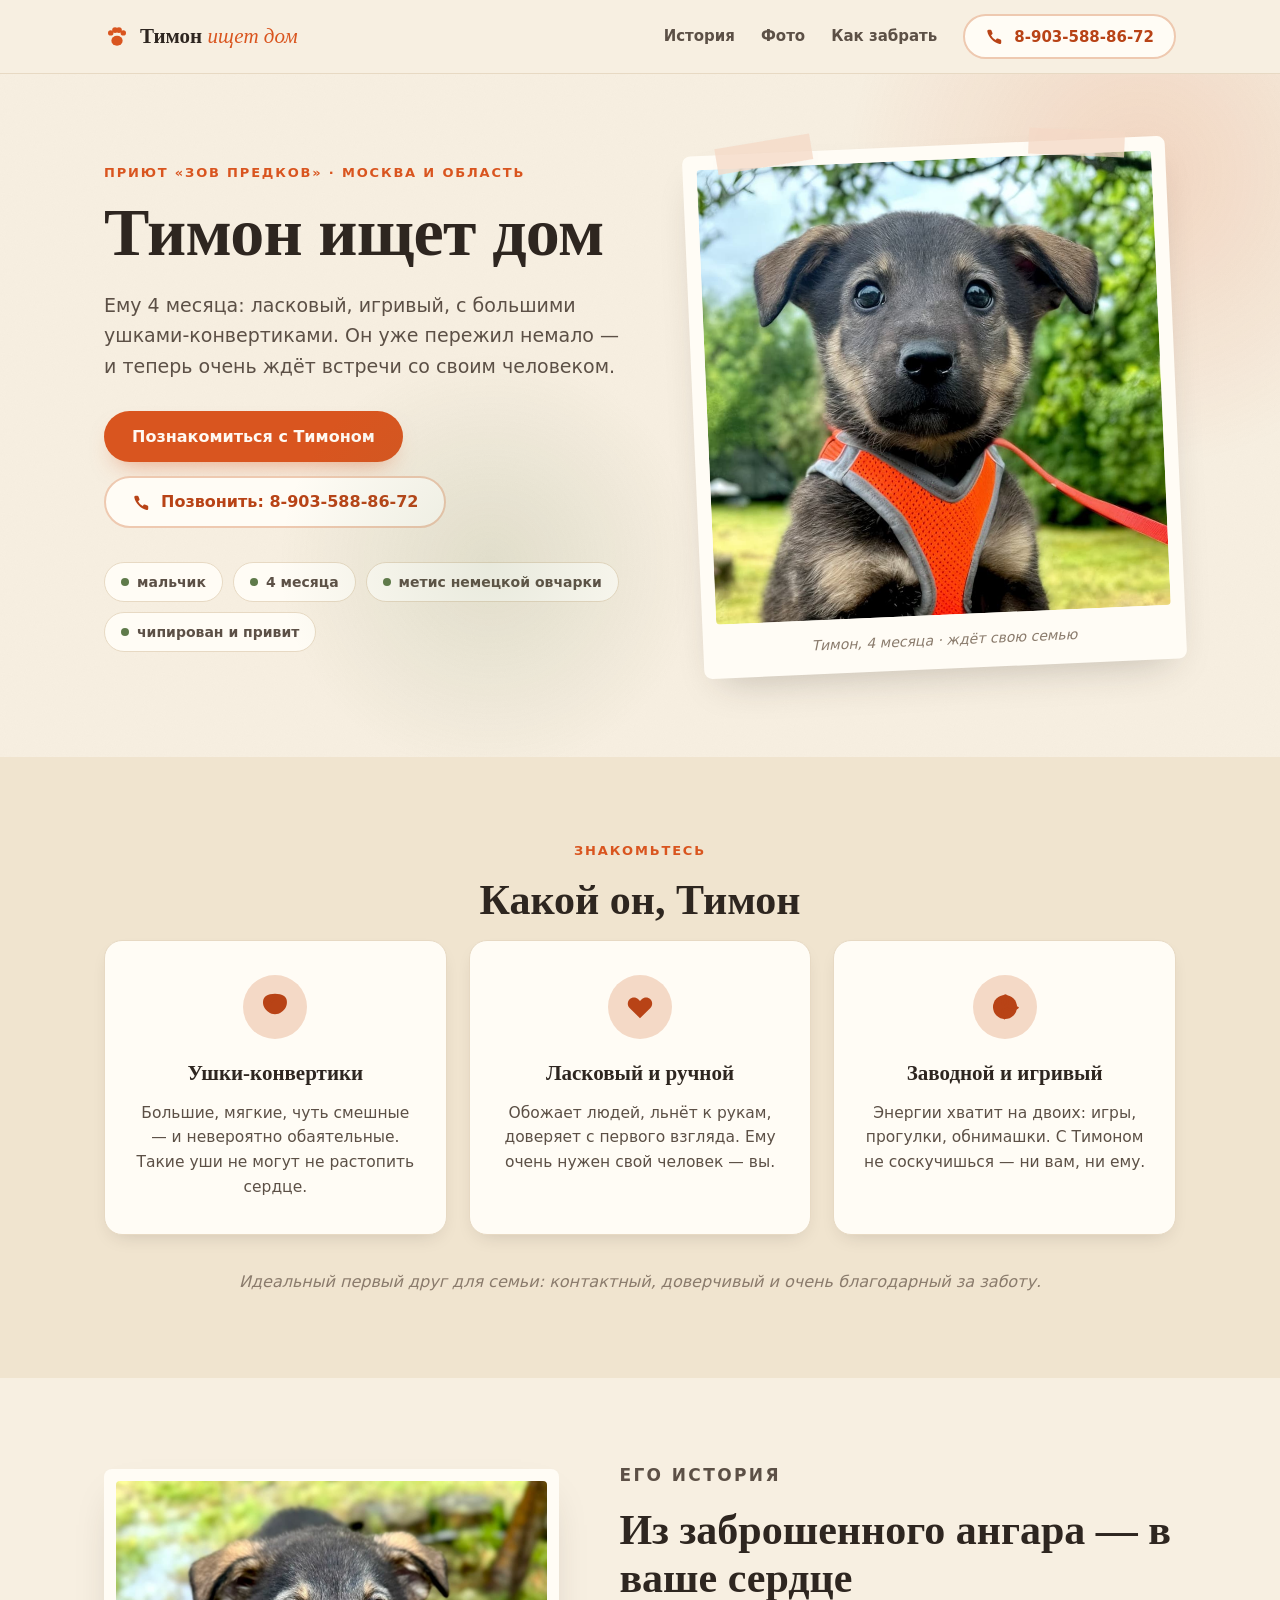
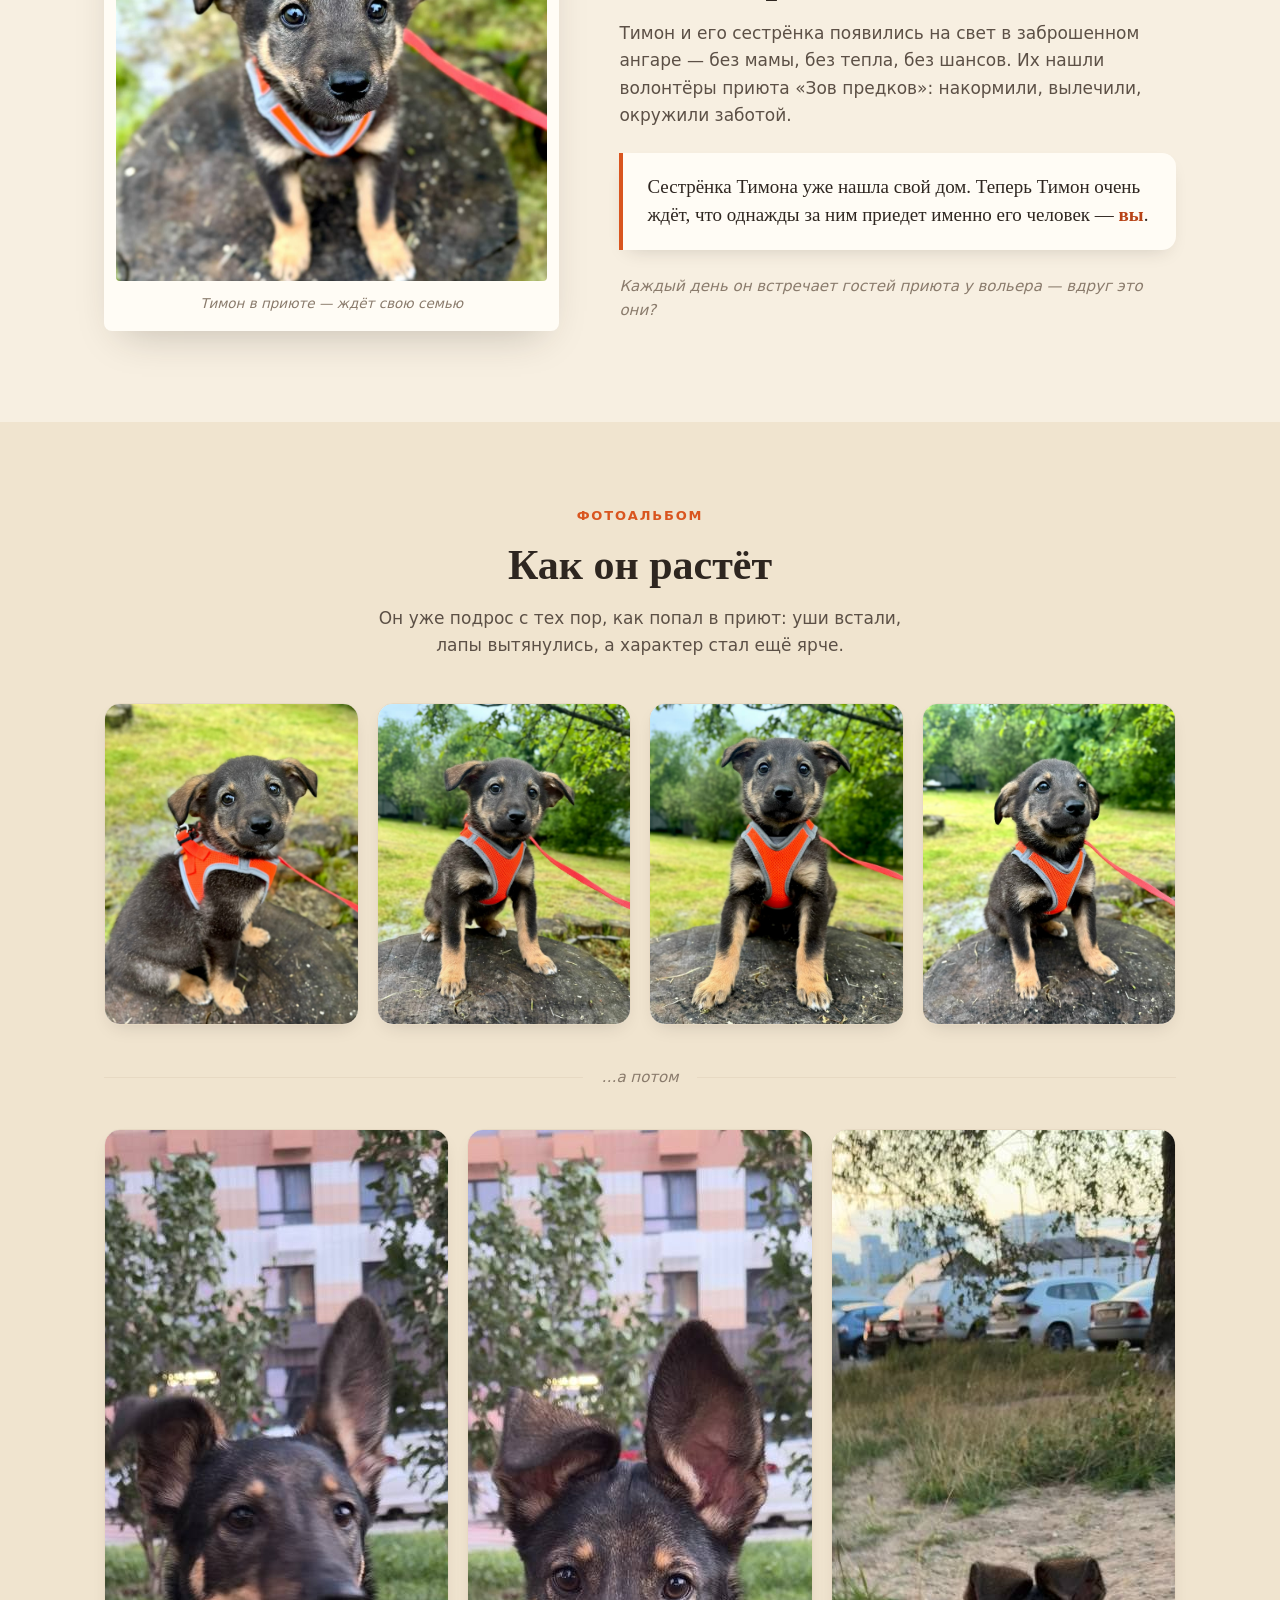
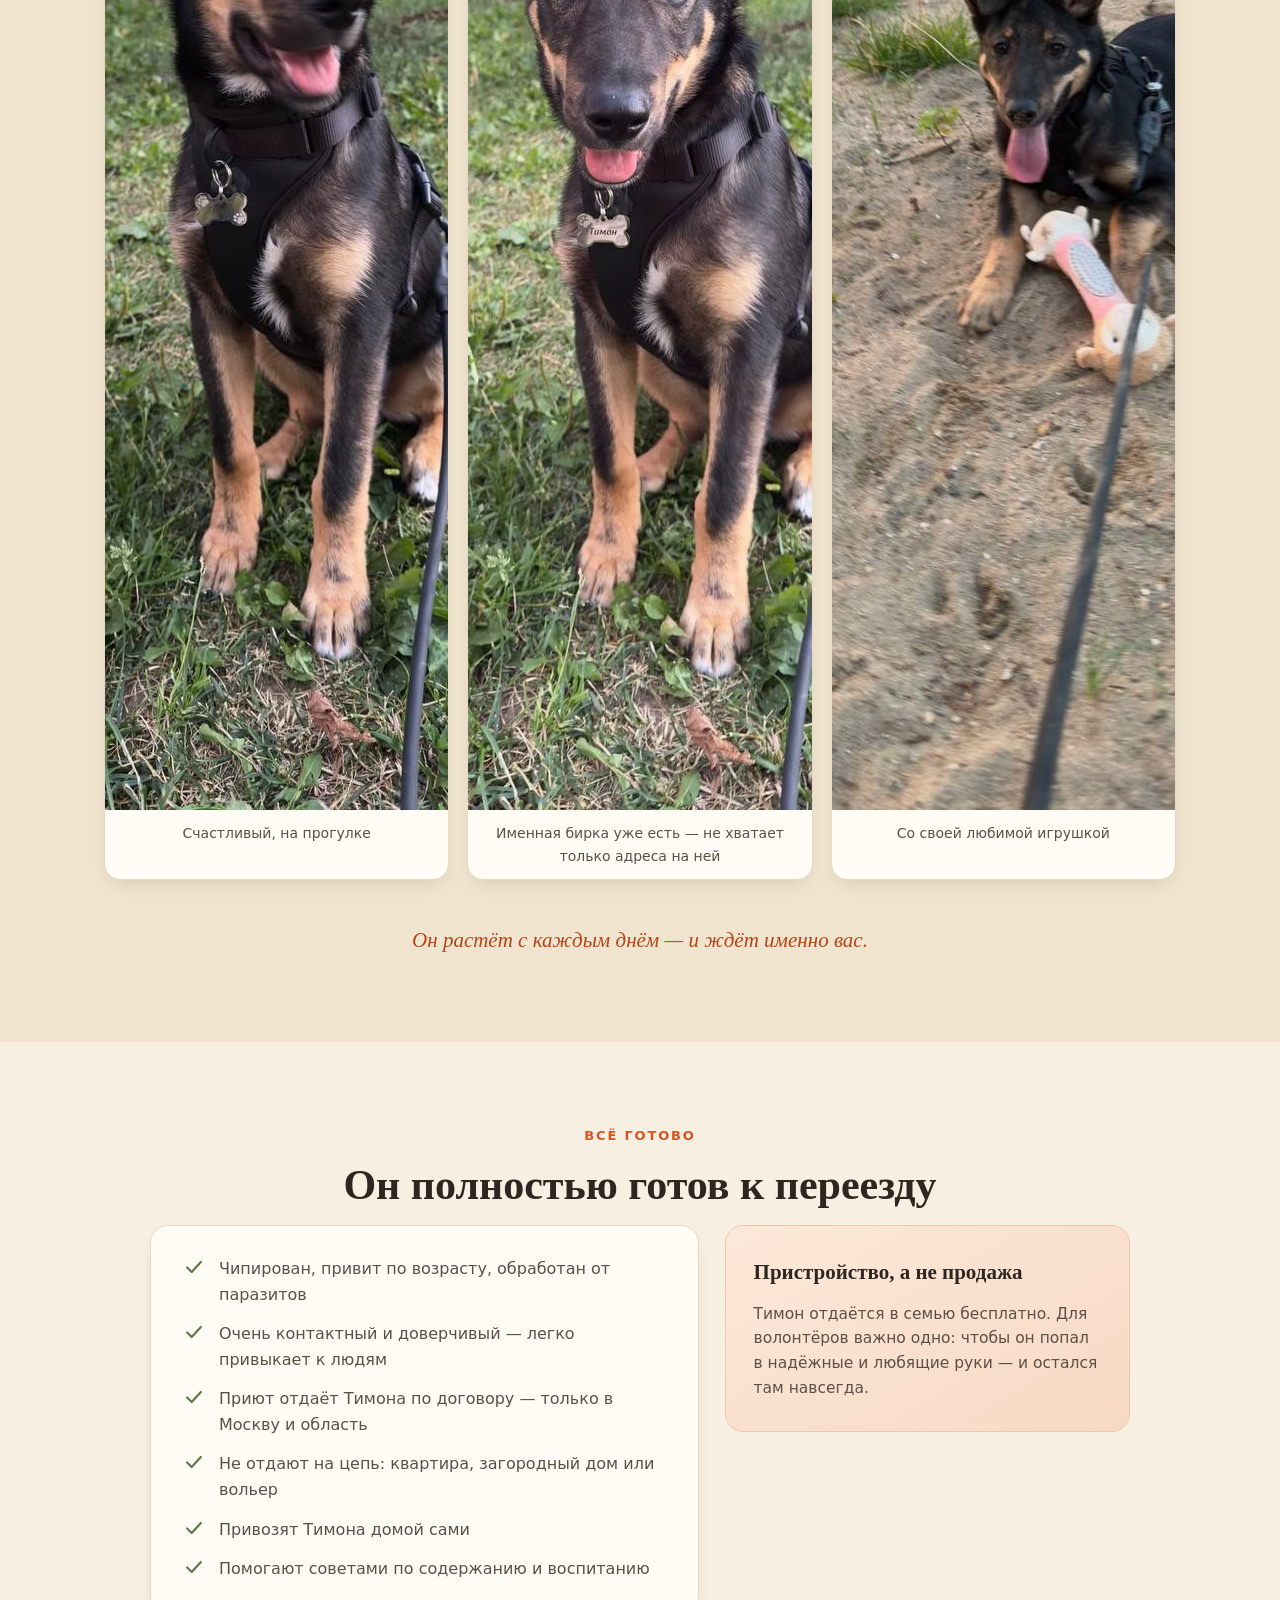
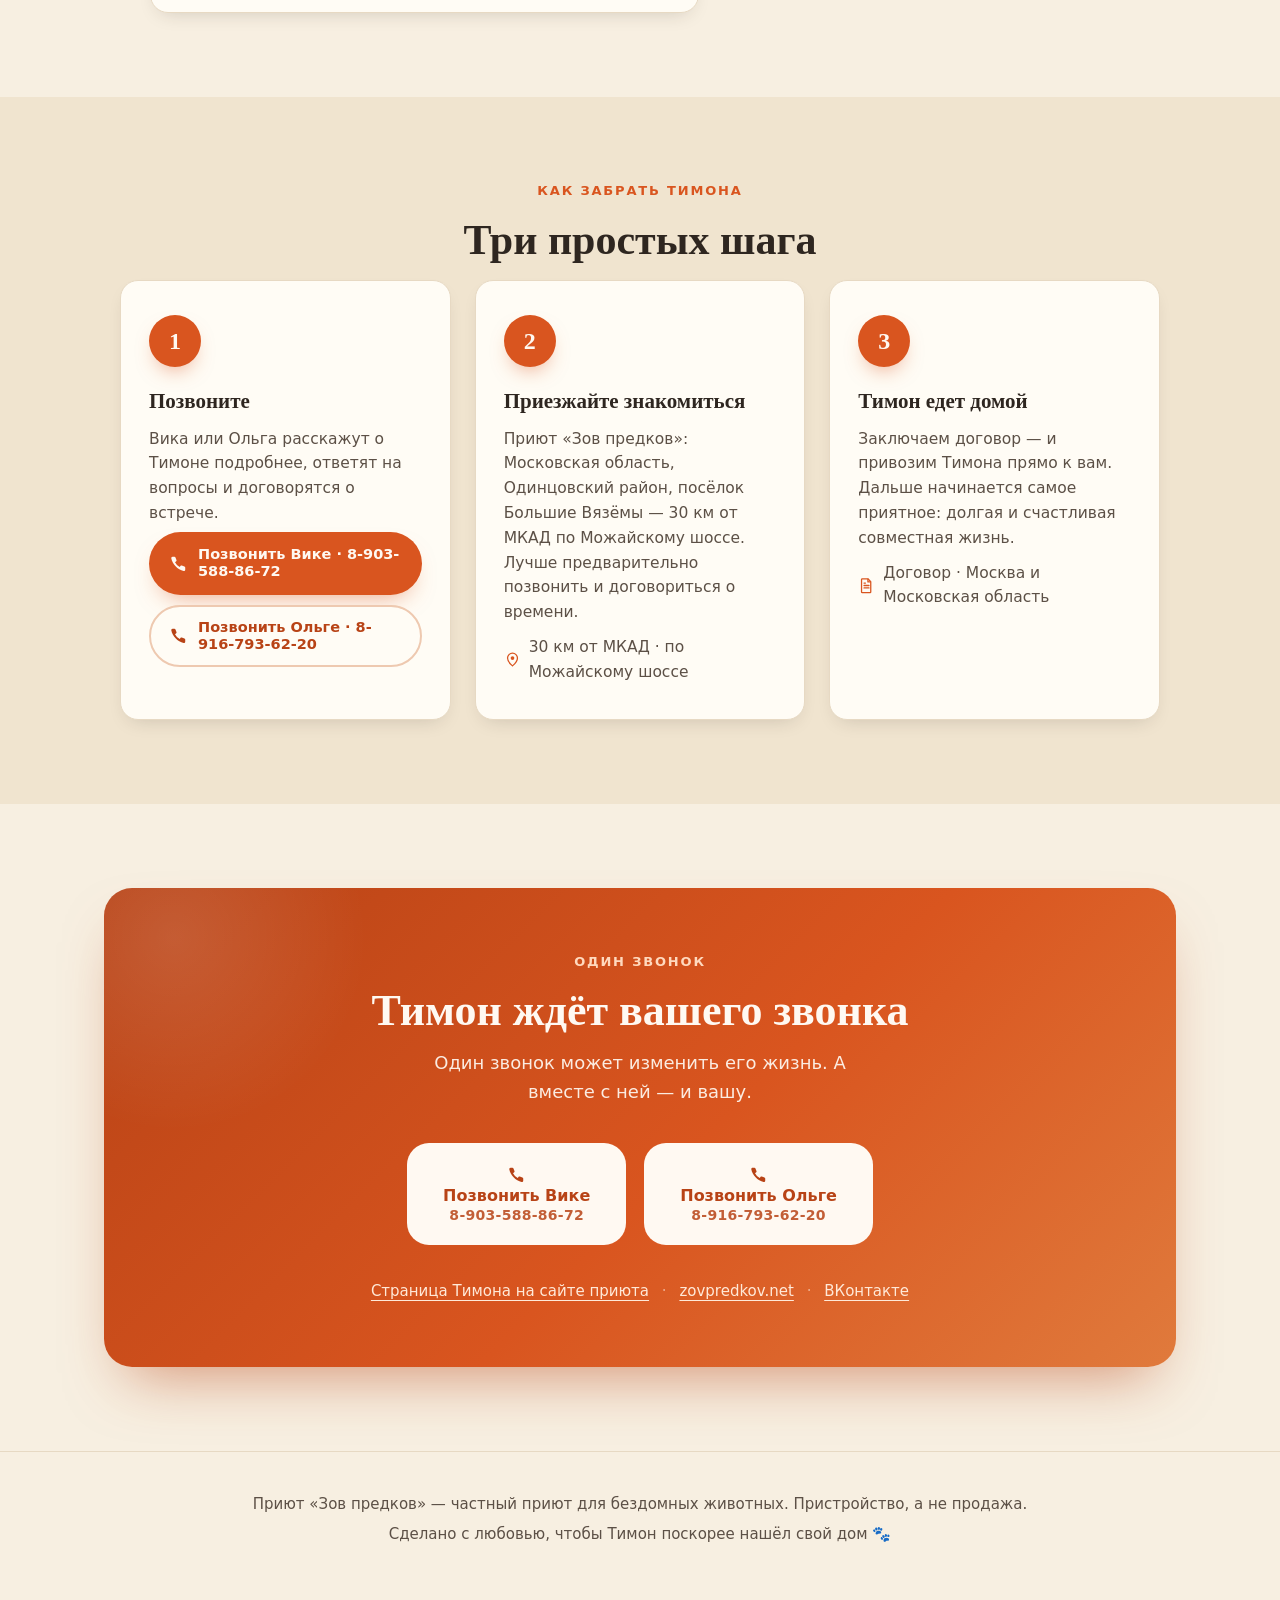
==== index.html @ d5690804 "first commit" ====
<!doctype html>
<html lang="ru">
  <head>
    <meta charset="utf-8" />
    <meta name="viewport" content="width=device-width, initial-scale=1" />
    <title>Тимон ищет дом — щенок из приюта «Зов предков» ждёт семью</title>
    <meta
      name="description"
      content="Тимону 4 месяца: ласковый, игривый, с ушками-конвертиками. Чипирован, привит, обработан. Познакомьтесь с Тимоном в приюте «Зов предков» (Московская область, 30 км от МКАД) — и он поедет домой с вами. Звоните: 8-903-588-86-72, 8-916-793-62-20." />
    <link rel="canonical" href="https://sobakasobaka.ru/" />
    <meta property="og:type" content="website" />
    <meta property="og:locale" content="ru_RU" />
    <meta property="og:site_name" content="Тимон ищет дом" />
    <meta
      property="og:title"
      content="Тимон ищет дом — щенок из приюта «Зов предков»" />
    <meta
      property="og:description"
      content="Тимону 4 месяца: ласковый, игривый, с ушками-конвертиками. Чипирован и привит. Познакомьтесь — и он поедет домой с вами." />
    <meta property="og:image" content="https://sobakasobaka.ru/img/hero.jpg" />
    <meta name="twitter:card" content="summary_large_image" />
    <meta name="theme-color" content="#F7EFE1" />
    <link rel="icon" type="image/png" href="img/favicon.png" />
    <link rel="stylesheet" href="css/style.css" />
  </head>
  <body>
    <svg
      xmlns="http://www.w3.org/2000/svg"
      style="display: none"
      aria-hidden="true">
      <symbol id="i-paw" viewBox="0 0 24 24">
        <ellipse cx="12" cy="15.5" rx="5.2" ry="4.6" />
        <circle cx="6.2" cy="8.2" r="2.5" />
        <circle cx="10.2" cy="5.6" r="2.7" />
        <circle cx="13.8" cy="5.6" r="2.7" />
        <circle cx="17.8" cy="8.2" r="2.5" />
      </symbol>
      <symbol id="i-ear" viewBox="0 0 24 24">
        <path
          d="M5.2 3.8C8.5 1.6 15.5 1.6 18.8 3.8c2.3 1.5 2.8 5.4 1.4 8.2-1.5 3-4.6 5.4-8.2 5.4s-6.7-2.4-8.2-5.4C2.4 9.2 2.9 5.3 5.2 3.8Z" />
        <path
          d="M8 10.4c.8-2.6 2.6-4.4 4.6-5"
          fill="none"
          stroke="currentColor"
          stroke-width="1.6"
          stroke-linecap="round" />
      </symbol>
      <symbol id="i-heart" viewBox="0 0 24 24">
        <path
          d="M12 20.4 4.2 12.8C2.4 11 2.4 8 4.2 6.2c1.8-1.8 4.7-1.8 6.5 0l1.3 1.3 1.3-1.3c1.8-1.8 4.7-1.8 6.5 0 1.8 1.8 1.8 4.8 0 6.6L12 20.4Z" />
      </symbol>
      <symbol id="i-ball" viewBox="0 0 24 24">
        <circle cx="12" cy="12" r="9" />
        <path
          d="M12 3c2.5 2.6 2.5 7.4 0 10M12 3c-2.5 2.6-2.5 7.4 0 10M3 12h9m0 0c2.6 2.5 7.4 2.5 10 0M12 12c2.6-2.5 2.6-7.4 0-9M12 21c-2.5-2.6-2.5-7.4 0-10"
          fill="none"
          stroke="currentColor"
          stroke-width="1.6" />
      </symbol>
      <symbol id="i-phone" viewBox="0 0 24 24">
        <path
          d="M6.8 3.5c.6 0 1.2.4 1.4 1l1.3 3.4c.2.5 0 1.1-.4 1.4l-1.5 1.2a12.6 12.6 0 0 0 5.9 5.9l1.2-1.5c.3-.4.9-.6 1.4-.4l3.4 1.3c.6.2 1 .8 1 1.4v2.6c0 1-1 1.8-2 1.6C10.9 19.8 4.2 13.1 2.9 5.5c-.2-1 .6-2 1.6-2h2.3Z" />
      </symbol>
      <symbol id="i-check" viewBox="0 0 24 24">
        <path
          d="M4.5 12.5 9.5 17.5 19.5 6.5"
          fill="none"
          stroke="currentColor"
          stroke-width="2.4"
          stroke-linecap="round"
          stroke-linejoin="round" />
      </symbol>
      <symbol id="i-pin" viewBox="0 0 24 24">
        <path
          d="M12 21s-7-5.6-7-11a7 7 0 0 1 14 0c0 5.4-7 11-7 11Z"
          fill="none"
          stroke="currentColor"
          stroke-width="1.8" />
        <circle cx="12" cy="10" r="2.6" fill="currentColor" />
      </symbol>
      <symbol id="i-doc" viewBox="0 0 24 24">
        <path
          d="M6 2.5h8l4 4V21a1 1 0 0 1-1 1H6a1 1 0 0 1-1-1V3.5a1 1 0 0 1 1-1Z"
          fill="none"
          stroke="currentColor"
          stroke-width="1.8"
          stroke-linejoin="round" />
        <path
          d="M14 2.5V7h4"
          fill="none"
          stroke="currentColor"
          stroke-width="1.8"
          stroke-linejoin="round" />
        <path
          d="M8.5 12h7M8.5 15.5h7M8.5 8.5h2"
          stroke="currentColor"
          stroke-width="1.8"
          stroke-linecap="round" />
      </symbol>
    </svg>

    <a class="skip-link" href="#main">Перейти к содержанию</a>

    <header class="topbar">
      <div class="container topbar-inner">
        <a class="brand" href="#top" aria-label="Тимон ищет дом — наверх">
          <svg class="brand-paw" aria-hidden="true"><use href="#i-paw" /></svg>
          <span class="brand-text">Тимон <em>ищет дом</em></span>
        </a>
        <nav class="topnav" aria-label="Разделы страницы">
          <a href="#history">История</a>
          <a href="#gallery">Фото</a>
          <a href="#adopt">Как забрать</a>
        </nav>
        <a class="btn btn-ghost btn-call-top" href="tel:+79035888672">
          <svg aria-hidden="true"><use href="#i-phone" /></svg> 8-903-588-86-72
        </a>
      </div>
    </header>

    <main id="main">
      <section class="hero" id="top">
        <div class="hero-blob" aria-hidden="true"></div>
        <div class="container hero-inner">
          <div class="hero-copy">
            <p class="kicker">Приют «Зов предков» · Москва и область</p>
            <h1>Тимон ищет дом</h1>
            <p class="lead">
              Ему 4 месяца: ласковый, игривый, с большими ушками-конвертиками.
              Он уже пережил немало — и теперь очень ждёт встречи со своим
              человеком.
            </p>
            <div class="hero-actions">
              <a class="btn btn-primary" href="#adopt"
                >Познакомиться с Тимоном</a
              >
              <a class="btn btn-call pulse" href="tel:+79035888672">
                <svg aria-hidden="true"><use href="#i-phone" /></svg> Позвонить:
                8-903-588-86-72
              </a>
            </div>
            <ul class="hero-facts" aria-label="Факты о Тимоне">
              <li>мальчик</li>
              <li>4 месяца</li>
              <li>метис немецкой овчарки</li>
              <li>чипирован и привит</li>
            </ul>
          </div>
          <figure class="hero-photo">
            <img
              src="img/hero.jpg"
              alt="Щенок Тимон: крупный план, тёмные глаза смотрят прямо в камеру, чёрно-подпалый окрас, оранжевая шлейка"
              width="880"
              height="880"
              fetchpriority="high" />
            <figcaption>Тимон, 4 месяца · ждёт свою семью</figcaption>
          </figure>
        </div>
      </section>

      <section class="section who" aria-labelledby="who-title">
        <div class="container">
          <p class="kicker center">Знакомьтесь</p>
          <h2 id="who-title">Какой он, Тимон</h2>
          <div class="who-grid">
            <article class="who-card reveal">
              <span class="who-icon"
                ><svg aria-hidden="true"><use href="#i-ear" /></svg
              ></span>
              <h3>Ушки-конвертики</h3>
              <p>
                Большие, мягкие, чуть смешные — и невероятно обаятельные. Такие
                уши не могут не растопить сердце.
              </p>
            </article>
            <article class="who-card reveal" data-delay="1">
              <span class="who-icon"
                ><svg aria-hidden="true"><use href="#i-heart" /></svg
              ></span>
              <h3>Ласковый и ручной</h3>
              <p>
                Обожает людей, льнёт к рукам, доверяет с первого взгляда. Ему
                очень нужен свой человек — вы.
              </p>
            </article>
            <article class="who-card reveal" data-delay="2">
              <span class="who-icon"
                ><svg aria-hidden="true"><use href="#i-ball" /></svg
              ></span>
              <h3>Заводной и игривый</h3>
              <p>
                Энергии хватит на двоих: игры, прогулки, обнимашки. С Тимоном не
                соскучишься — ни вам, ни ему.
              </p>
            </article>
          </div>
          <p class="who-note">
            Идеальный первый друг для семьи: контактный, доверчивый и очень
            благодарный за заботу.
          </p>
        </div>
      </section>

      <section class="section story" id="history" aria-labelledby="story-title">
        <div class="container story-grid">
          <figure class="story-photo reveal">
            <img
              src="img/story.jpg"
              alt="Тимон сидит на пне: грустно-доверчивый взгляд, красный ошейник"
              width="400"
              height="400"
              loading="lazy" />
            <figcaption>Тимон в приюте — ждёт свою семью</figcaption>
          </figure>
          <div class="story-copy reveal" data-delay="1">
            <p class="kicker">Его история</p>
            <h2 id="story-title">Из заброшенного ангара — в ваше сердце</h2>
            <p>
              Тимон и его сестрёнка появились на свет в заброшенном ангаре — без
              мамы, без тепла, без шансов. Их нашли волонтёры приюта «Зов
              предков»: накормили, вылечили, окружили заботой.
            </p>
            <blockquote class="story-quote">
              Сестрёнка Тимона уже нашла свой дом. Теперь Тимон очень ждёт, что
              однажды за ним приедет именно его человек — <strong>вы</strong>.
            </blockquote>
            <p class="story-muted">
              Каждый день он встречает гостей приюта у вольера — вдруг это они?
            </p>
          </div>
        </div>
      </section>

      <section
        class="section gallery"
        id="gallery"
        aria-labelledby="gallery-title">
        <div class="container">
          <p class="kicker center">Фотоальбом</p>
          <h2 id="gallery-title">Как он растёт</h2>
          <p class="section-sub">
            Он уже подрос с тех пор, как попал в приют: уши встали, лапы
            вытянулись, а характер стал ещё ярче.
          </p>

          <div class="gallery-grid">
            <figure class="g-item reveal">
              <img
                src="img/g1.jpg"
                alt="Тимон-малыш сидит на пне и смотрит в камеру"
                width="320"
                height="320"
                loading="lazy" />
            </figure>
            <figure class="g-item reveal" data-delay="1">
              <img
                src="img/g2.jpg"
                alt="Тимон в красной шлейке на прогулке"
                width="320"
                height="320"
                loading="lazy" />
            </figure>
            <figure class="g-item reveal" data-delay="2">
              <img
                src="img/g3.jpg"
                alt="Тимон сидит в служебной позе, красная шлейка"
                width="320"
                height="320"
                loading="lazy" />
            </figure>
            <figure class="g-item reveal" data-delay="3">
              <img
                src="img/g4.jpg"
                alt="Тимон наклонил голову, красно-оранжевая шлейка"
                width="320"
                height="320"
                loading="lazy" />
            </figure>
          </div>

          <p class="gallery-divider" aria-hidden="true">
            <span>…а потом</span>
          </p>

          <div class="gallery-grid grown">
            <figure class="g-item tall reveal">
              <img
                src="img/new1.jpg"
                alt="Подросший Тимон радостно сидит на траве"
                width="720"
                height="1280"
                loading="lazy" />
              <figcaption>Счастливый, на прогулке</figcaption>
            </figure>
            <figure class="g-item tall reveal" data-delay="1">
              <img
                src="img/new2.jpg"
                alt="Подросший Тимон с именной биркой на ошейнике"
                width="720"
                height="1280"
                loading="lazy" />
              <figcaption>
                Именная бирка уже есть — не хватает только адреса на ней
              </figcaption>
            </figure>
            <figure class="g-item tall reveal" data-delay="2">
              <img
                src="img/new3.jpg"
                alt="Тимон лежит с плюшевым зайцем, тёплый вечерний свет"
                width="720"
                height="1280"
                loading="lazy" />
              <figcaption>Со своей любимой игрушкой</figcaption>
            </figure>
          </div>

          <p class="gallery-note">
            Он растёт с каждым днём — и ждёт именно вас.
          </p>
        </div>
      </section>

      <section class="section ready" aria-labelledby="ready-title">
        <div class="container">
          <p class="kicker center">Всё готово</p>
          <h2 id="ready-title">Он полностью готов к переезду</h2>
          <div class="ready-grid">
            <ul class="ready-list reveal">
              <li>
                <svg aria-hidden="true"><use href="#i-check" /></svg>Чипирован,
                привит по возрасту, обработан от паразитов
              </li>
              <li>
                <svg aria-hidden="true"><use href="#i-check" /></svg>Очень
                контактный и доверчивый — легко привыкает к людям
              </li>
              <li>
                <svg aria-hidden="true"><use href="#i-check" /></svg>Приют
                отдаёт Тимона по договору — только в Москву и область
              </li>
              <li>
                <svg aria-hidden="true"><use href="#i-check" /></svg>Не отдают
                на цепь: квартира, загородный дом или вольер
              </li>
              <li>
                <svg aria-hidden="true"><use href="#i-check" /></svg>Привозят
                Тимона домой сами
              </li>
              <li>
                <svg aria-hidden="true"><use href="#i-check" /></svg>Помогают
                советами по содержанию и воспитанию
              </li>
            </ul>
            <aside class="ready-note reveal" data-delay="1">
              <h3>Пристройство, а не продажа</h3>
              <p>
                Тимон отдаётся в семью бесплатно. Для волонтёров важно одно:
                чтобы он попал в надёжные и любящие руки — и остался там
                навсегда.
              </p>
            </aside>
          </div>
        </div>
      </section>

      <section class="section adopt" id="adopt" aria-labelledby="adopt-title">
        <div class="container">
          <p class="kicker center">Как забрать Тимона</p>
          <h2 id="adopt-title">Три простых шага</h2>
          <ol class="steps">
            <li class="step reveal">
              <span class="step-num" aria-hidden="true">1</span>
              <div class="step-body">
                <h3>Позвоните</h3>
                <p>
                  Вика или Ольга расскажут о Тимоне подробнее, ответят на
                  вопросы и договорятся о встрече.
                </p>
                <div class="step-calls">
                  <a class="btn btn-primary" href="tel:+79035888672">
                    <svg aria-hidden="true"><use href="#i-phone" /></svg>
                    Позвонить Вике · 8-903-588-86-72
                  </a>
                  <a class="btn btn-call" href="tel:+79167936220">
                    <svg aria-hidden="true"><use href="#i-phone" /></svg>
                    Позвонить Ольге · 8-916-793-62-20
                  </a>
                </div>
              </div>
            </li>
            <li class="step reveal" data-delay="1">
              <span class="step-num" aria-hidden="true">2</span>
              <div class="step-body">
                <h3>Приезжайте знакомиться</h3>
                <p>
                  Приют «Зов предков»: Московская область, Одинцовский район,
                  посёлок Большие Вязёмы — 30 км от МКАД по Можайскому шоссе.
                  Лучше предварительно позвонить и договориться о времени.
                </p>
                <p class="step-meta">
                  <svg aria-hidden="true"><use href="#i-pin" /></svg> 30 км от
                  МКАД · по Можайскому шоссе
                </p>
              </div>
            </li>
            <li class="step reveal" data-delay="2">
              <span class="step-num" aria-hidden="true">3</span>
              <div class="step-body">
                <h3>Тимон едет домой</h3>
                <p>
                  Заключаем договор — и привозим Тимона прямо к вам. Дальше
                  начинается самое приятное: долгая и счастливая совместная
                  жизнь.
                </p>
                <p class="step-meta">
                  <svg aria-hidden="true"><use href="#i-doc" /></svg> Договор ·
                  Москва и Московская область
                </p>
              </div>
            </li>
          </ol>
        </div>
      </section>

      <section class="section final" aria-labelledby="final-title">
        <div class="container">
          <div class="final-panel reveal">
            <p class="kicker final-kicker">Один звонок</p>
            <h2 id="final-title">Тимон ждёт вашего звонка</h2>
            <p class="final-sub">
              Один звонок может изменить его жизнь. А вместе с ней — и вашу.
            </p>
            <div class="final-calls">
              <a class="btn btn-big btn-light" href="tel:+79035888672">
                <svg aria-hidden="true"><use href="#i-phone" /></svg>
                <span>Позвонить Вике</span>
                <small>8-903-588-86-72</small>
              </a>
              <a class="btn btn-big btn-light" href="tel:+79167936220">
                <svg aria-hidden="true"><use href="#i-phone" /></svg>
                <span>Позвонить Ольге</span>
                <small>8-916-793-62-20</small>
              </a>
            </div>
            <p class="final-links">
              <a
                href="https://zovpredkov.net/timon/"
                target="_blank"
                rel="noopener"
                >Страница Тимона на сайте приюта</a
              >
              <span aria-hidden="true">·</span>
              <a href="https://zovpredkov.net/" target="_blank" rel="noopener"
                >zovpredkov.net</a
              >
              <span aria-hidden="true">·</span>
              <a href="https://vk.ru/zovpredkov" target="_blank" rel="noopener"
                >ВКонтакте</a
              >
            </p>
          </div>
        </div>
      </section>
    </main>

    <footer class="footer">
      <div class="container">
        <p>
          Приют «Зов предков» — частный приют для бездомных животных.
          Пристройство, а не продажа.
        </p>
        <p class="footer-muted">
          Сделано с любовью, чтобы Тимон поскорее нашёл свой дом 🐾
        </p>
      </div>
    </footer>

    <div class="mobile-callbar" role="region" aria-label="Быстрый звонок">
      <a class="btn btn-primary" href="tel:+79035888672">
        <svg aria-hidden="true"><use href="#i-phone" /></svg> Позвонить Вике
      </a>
    </div>

    <div
      class="lightbox"
      role="dialog"
      aria-modal="true"
      aria-label="Просмотр фотографии"
      hidden>
      <button class="lb-close" type="button" aria-label="Закрыть">×</button>
      <button class="lb-prev" type="button" aria-label="Предыдущее фото">
        ‹
      </button>
      <figure class="lb-figure">
        <img src="" alt="" />
        <figcaption></figcaption>
      </figure>
      <button class="lb-next" type="button" aria-label="Следующее фото">
        ›
      </button>
    </div>

    <script src="js/main.js"></script>
  </body>
</html>
---- css/style.css ----
/* ============================================================
   Тимон ищет дом — лендинг
   «Тёплый дневник»: бумага, терракота (цвет шлейки Тимона), графит
   ============================================================ */

:root {
  --paper: #F7EFE1;
  --paper-deep: #F0E4CF;
  --card: #FFFCF5;
  --ink: #2E2620;
  --ink-soft: #5C5046;
  --muted: #8A7B6C;
  --line: #E7D9C3;
  --terra: #D9551F;
  --terra-dark: #B84316;
  --terra-soft: #F4D9C6;
  --sage: #5F7A4A;
  --sage-soft: #E4EDDA;
  --shadow: 0 18px 40px -18px rgba(46, 38, 32, .28);
  --shadow-sm: 0 8px 20px -10px rgba(46, 38, 32, .22);
  --radius: 18px;
  --font-display: Georgia, 'Times New Roman', 'Iowan Old Style', serif;
  --font-body: 'Segoe UI', Aptos, system-ui, -apple-system, sans-serif;
}

* { box-sizing: border-box; margin: 0; padding: 0; }

html { scroll-behavior: smooth; }

body {
  font-family: var(--font-body);
  background: var(--paper);
  color: var(--ink);
  line-height: 1.6;
  -webkit-font-smoothing: antialiased;
  position: relative;
}

/* Лёгкая «бумажная» зернистость */
body::before {
  content: "";
  position: fixed;
  inset: 0;
  z-index: 0;
  pointer-events: none;
  opacity: .05;
  background-image: url("data:image/svg+xml;utf8,<svg xmlns='http://www.w3.org/2000/svg' width='160' height='160'><filter id='n'><feTurbulence type='fractalNoise' baseFrequency='0.9' numOctaves='2'/><feColorMatrix type='saturate' values='0'/></filter><rect width='160' height='160' filter='url(%23n)' opacity='0.6'/></svg>");
}

main, header, footer { position: relative; z-index: 1; }

.container {
  max-width: 1120px;
  margin: 0 auto;
  padding: 0 24px;
}

.skip-link {
  position: absolute;
  left: 12px;
  top: -60px;
  z-index: 100;
  background: var(--ink);
  color: #fff;
  padding: 10px 16px;
  border-radius: 10px;
  text-decoration: none;
  transition: top .2s ease;
}
.skip-link:focus { top: 12px; }

:focus-visible {
  outline: 3px solid var(--terra);
  outline-offset: 3px;
  border-radius: 6px;
}

::selection { background: var(--terra-soft); }

img { display: block; max-width: 100%; }

/* ---------- Кнопки ---------- */

.btn {
  display: inline-flex;
  align-items: center;
  justify-content: center;
  gap: 10px;
  padding: 14px 26px;
  border-radius: 999px;
  font-family: var(--font-body);
  font-size: 16px;
  font-weight: 700;
  line-height: 1.2;
  text-decoration: none;
  border: 2px solid transparent;
  cursor: pointer;
  transition: transform .18s ease, box-shadow .18s ease, background-color .18s ease, color .18s ease;
}
.btn svg { width: 19px; height: 19px; flex: 0 0 auto; fill: currentColor; }

.btn-primary {
  background: var(--terra);
  color: #FFF9F2;
  box-shadow: 0 12px 24px -12px rgba(217, 85, 31, .55);
}
.btn-primary:hover {
  background: var(--terra-dark);
  transform: translateY(-2px);
  box-shadow: 0 16px 30px -12px rgba(217, 85, 31, .6);
}
.btn-primary:active { transform: translateY(0); }

.btn-call, .btn-ghost {
  background: var(--card);
  color: var(--terra-dark);
  border-color: #EEC9B0;
}
.btn-call:hover, .btn-ghost:hover {
  border-color: var(--terra);
  transform: translateY(-2px);
}

/* «Пульс» на кнопке звонка */
.pulse { animation: pulse-ring 2.4s ease-out infinite; }
@keyframes pulse-ring {
  0% { box-shadow: 0 0 0 0 rgba(217, 85, 31, .35); }
  70% { box-shadow: 0 0 0 16px rgba(217, 85, 31, 0); }
  100% { box-shadow: 0 0 0 0 rgba(217, 85, 31, 0); }
}

.btn-big {
  flex-direction: column;
  gap: 2px;
  padding: 20px 34px;
  border-radius: 22px;
}
.btn-big small { font-weight: 600; font-size: 14px; opacity: .85; letter-spacing: .02em; }
.btn-light {
  background: #FFF9F2;
  color: var(--terra-dark);
}
.btn-light:hover { transform: translateY(-3px); box-shadow: 0 18px 34px -14px rgba(0, 0, 0, .35); }

/* ---------- Шапка ---------- */

.topbar {
  position: sticky;
  top: 0;
  z-index: 50;
  background: rgba(247, 239, 225, .86);
  backdrop-filter: blur(10px);
  border-bottom: 1px solid var(--line);
}
.topbar-inner {
  display: flex;
  align-items: center;
  gap: 24px;
  padding-top: 14px;
  padding-bottom: 14px;
}
.brand {
  display: inline-flex;
  align-items: center;
  gap: 10px;
  text-decoration: none;
  color: var(--ink);
  font-family: var(--font-display);
  font-size: 21px;
  font-weight: 700;
}
.brand em {
  font-style: italic;
  font-weight: 400;
  color: var(--terra);
}
.brand-paw {
  width: 26px;
  height: 26px;
  fill: var(--terra);
}
.topnav {
  display: flex;
  gap: 22px;
  margin-left: auto;
}
.topnav a {
  color: var(--ink-soft);
  text-decoration: none;
  font-weight: 600;
  font-size: 15px;
  padding: 4px 2px;
  border-bottom: 2px solid transparent;
  transition: color .15s ease, border-color .15s ease;
}
.topnav a:hover { color: var(--terra-dark); border-color: var(--terra); }

.btn-call-top { padding: 11px 20px; font-size: 15px; }

/* ---------- Hero ---------- */

.hero {
  position: relative;
  overflow: hidden;
  padding: 72px 0 88px;
}
.hero-blob {
  position: absolute;
  width: 640px;
  height: 640px;
  border-radius: 50%;
  right: -180px;
  top: -220px;
  background: radial-gradient(circle, rgba(217, 85, 31, .16), transparent 65%);
  pointer-events: none;
}
.hero-blob::after {
  content: "";
  position: absolute;
  width: 460px;
  height: 460px;
  border-radius: 50%;
  left: -560px;
  bottom: -300px;
  background: radial-gradient(circle, rgba(95, 122, 74, .14), transparent 65%);
}

.hero-inner {
  display: grid;
  grid-template-columns: 1.05fr .95fr;
  gap: 56px;
  align-items: center;
}

.kicker {
  font-size: 13px;
  font-weight: 700;
  letter-spacing: .14em;
  text-transform: uppercase;
  color: var(--terra);
  margin-bottom: 14px;
}
.kicker.center { text-align: center; }

.hero h1 {
  font-family: var(--font-display);
  font-size: clamp(44px, 6vw, 68px);
  line-height: 1.04;
  letter-spacing: -.01em;
  margin-bottom: 22px;
}

.lead {
  font-size: 19px;
  color: var(--ink-soft);
  max-width: 520px;
  margin-bottom: 30px;
}

.hero-actions {
  display: flex;
  flex-wrap: wrap;
  gap: 14px;
  margin-bottom: 34px;
}

.hero-facts {
  list-style: none;
  display: flex;
  flex-wrap: wrap;
  gap: 10px;
}
.hero-facts li {
  display: inline-flex;
  align-items: center;
  gap: 8px;
  background: var(--card);
  border: 1px solid var(--line);
  border-radius: 999px;
  padding: 8px 16px;
  font-size: 14px;
  font-weight: 600;
  color: var(--ink-soft);
}
.hero-facts li::before {
  content: "";
  width: 8px;
  height: 8px;
  border-radius: 50%;
  background: var(--sage);
  flex: 0 0 auto;
}

/* Поляроид */
.hero-photo {
  position: relative;
  margin: 0;
  background: var(--card);
  padding: 14px 14px 18px;
  border-radius: 8px;
  box-shadow: var(--shadow);
  transform: rotate(-2.5deg);
  transition: transform .3s ease;
}
.hero-photo:hover { transform: rotate(-1deg) scale(1.01); }
.hero-photo::before,
.hero-photo::after {
  content: "";
  position: absolute;
  width: 96px;
  height: 26px;
  background: rgba(244, 217, 198, .75);
  box-shadow: var(--shadow-sm);
  z-index: 2;
}
.hero-photo::before { top: -12px; left: 34px; transform: rotate(-7deg); }
.hero-photo::after { top: -10px; right: 40px; transform: rotate(5deg); }
.hero-photo img {
  width: 100%;
  height: auto;
  aspect-ratio: 1 / 1;
  object-fit: cover;
  border-radius: 4px;
}
.hero-photo figcaption {
  text-align: center;
  font-size: 14px;
  color: var(--muted);
  font-style: italic;
  padding-top: 14px;
}

/* ---------- Секции ---------- */

.section { padding: 84px 0; }
.section:nth-child(even) { background: var(--paper-deep); }

.section h2 {
  font-family: var(--font-display);
  font-size: clamp(30px, 3.6vw, 42px);
  line-height: 1.15;
  text-align: center;
  margin-bottom: 16px;
}
.section-sub {
  text-align: center;
  color: var(--ink-soft);
  font-size: 17px;
  max-width: 560px;
  margin: 0 auto 44px;
}

/* ---------- «Кто он» ---------- */

.who-grid {
  display: grid;
  grid-template-columns: repeat(3, 1fr);
  gap: 22px;
  margin-top: 10px;
}
.who-card {
  background: var(--card);
  border: 1px solid var(--line);
  border-radius: var(--radius);
  padding: 34px 28px;
  text-align: center;
  box-shadow: var(--shadow-sm);
  transition: transform .22s ease, box-shadow .22s ease;
}
.who-card:hover { transform: translateY(-6px); box-shadow: var(--shadow); }
.who-icon {
  display: inline-flex;
  align-items: center;
  justify-content: center;
  width: 64px;
  height: 64px;
  border-radius: 50%;
  background: var(--terra-soft);
  color: var(--terra-dark);
  margin-bottom: 18px;
}
.who-icon svg { width: 32px; height: 32px; fill: currentColor; }
.who-icon #i-ear { fill: currentColor; }
.who-card h3 {
  font-family: var(--font-display);
  font-size: 21px;
  margin-bottom: 10px;
}
.who-card p { color: var(--ink-soft); font-size: 15.5px; }
.who-note {
  text-align: center;
  color: var(--muted);
  font-size: 16px;
  font-style: italic;
  margin-top: 34px;
}

/* ---------- История ---------- */

.story-grid {
  display: grid;
  grid-template-columns: .9fr 1.1fr;
  gap: 60px;
  align-items: center;
}
.story-photo {
  margin: 0;
  background: var(--card);
  padding: 12px 12px 16px;
  border-radius: 8px;
  box-shadow: var(--shadow);
  transform: rotate(2deg);
}
.story-photo img {
  width: 100%;
  aspect-ratio: 1 / 1;
  object-fit: cover;
  border-radius: 4px;
}
.story-photo figcaption {
  text-align: center;
  font-size: 13.5px;
  color: var(--muted);
  font-style: italic;
  padding-top: 12px;
}
.story-copy h2 { text-align: left; margin-bottom: 18px; }
.story-copy p { color: var(--ink-soft); font-size: 17px; margin-bottom: 16px; }
.story-quote {
  margin: 24px 0;
  padding: 20px 24px;
  border-left: 4px solid var(--terra);
  background: var(--card);
  border-radius: 0 14px 14px 0;
  font-family: var(--font-display);
  font-size: 19px;
  line-height: 1.5;
  color: var(--ink);
  box-shadow: var(--shadow-sm);
}
.story-quote strong { color: var(--terra-dark); }
.story-muted { color: var(--muted) !important; font-style: italic; font-size: 15px !important; }

/* ---------- Галерея ---------- */

.gallery-grid {
  display: grid;
  grid-template-columns: repeat(4, 1fr);
  gap: 18px;
}
.g-item {
  margin: 0;
  border-radius: 16px;
  overflow: hidden;
  cursor: zoom-in;
  background: var(--card);
  box-shadow: var(--shadow-sm);
  border: 1px solid var(--line);
  transition: transform .22s ease, box-shadow .22s ease;
}
.g-item:hover { transform: translateY(-5px) scale(1.015); box-shadow: var(--shadow); }
.g-item img {
  width: 100%;
  aspect-ratio: 1 / 1;
  object-fit: cover;
  transition: transform .4s ease;
}
.g-item:hover img { transform: scale(1.05); }

.gallery-grid.grown {
  grid-template-columns: repeat(3, 1fr);
  margin-top: 0;
}
.g-item.tall img { aspect-ratio: 9 / 14; }
.g-item figcaption {
  padding: 12px 14px;
  font-size: 14px;
  color: var(--ink-soft);
  text-align: center;
}

.gallery-divider {
  display: flex;
  align-items: center;
  gap: 18px;
  margin: 40px 0;
  color: var(--muted);
  font-size: 15px;
  font-style: italic;
}
.gallery-divider::before,
.gallery-divider::after {
  content: "";
  flex: 1;
  height: 1px;
  background: var(--line);
}
.gallery-divider span { white-space: nowrap; }

.gallery-note {
  text-align: center;
  font-family: var(--font-display);
  font-style: italic;
  font-size: 21px;
  color: var(--terra-dark);
  margin-top: 44px;
}

/* ---------- «Он готов» ---------- */

.ready-grid {
  display: grid;
  grid-template-columns: 1.15fr .85fr;
  gap: 26px;
  align-items: start;
  max-width: 980px;
  margin: 10px auto 0;
}
.ready-list {
  list-style: none;
  background: var(--card);
  border: 1px solid var(--line);
  border-radius: var(--radius);
  padding: 30px 32px;
  box-shadow: var(--shadow-sm);
  display: grid;
  gap: 14px;
}
.ready-list li {
  display: flex;
  align-items: flex-start;
  gap: 14px;
  font-size: 16px;
  color: var(--ink-soft);
}
.ready-list svg {
  width: 22px;
  height: 22px;
  flex: 0 0 auto;
  color: var(--sage);
  stroke: currentColor;
  fill: none;
}
.ready-note {
  background: linear-gradient(150deg, #FCE8D9, #F7D9C4);
  border: 1px solid #F0C7AA;
  border-radius: var(--radius);
  padding: 30px 28px;
}
.ready-note h3 {
  font-family: var(--font-display);
  font-size: 21px;
  margin-bottom: 12px;
}
.ready-note p { color: var(--ink-soft); font-size: 15.5px; }

/* ---------- «Как забрать» ---------- */

.steps {
  list-style: none;
  display: grid;
  grid-template-columns: repeat(3, 1fr);
  gap: 24px;
  max-width: 1040px;
  margin: 10px auto 0;
  counter-reset: step;
}
.step {
  background: var(--card);
  border: 1px solid var(--line);
  border-radius: var(--radius);
  padding: 34px 28px;
  box-shadow: var(--shadow-sm);
  position: relative;
  display: flex;
  flex-direction: column;
  gap: 18px;
}
.step-num {
  width: 52px;
  height: 52px;
  border-radius: 50%;
  background: var(--terra);
  color: #FFF9F2;
  font-family: var(--font-display);
  font-size: 24px;
  font-weight: 700;
  display: flex;
  align-items: center;
  justify-content: center;
  box-shadow: 0 10px 20px -8px rgba(217, 85, 31, .5);
}
.step h3 { font-family: var(--font-display); font-size: 21px; margin-bottom: 8px; }
.step p { color: var(--ink-soft); font-size: 15.5px; }
.step-calls { display: flex; flex-direction: column; gap: 10px; margin-top: 6px; }
.step-calls .btn { justify-content: flex-start; padding: 12px 18px; font-size: 14.5px; }
.step-meta {
  display: flex;
  align-items: center;
  gap: 8px;
  font-size: 14px;
  color: var(--muted);
  margin-top: 10px;
}
.step-meta svg { width: 17px; height: 17px; flex: 0 0 auto; fill: currentColor; color: var(--terra); }

/* ---------- Финальный CTA ---------- */

.final { background: transparent; }
.final-panel {
  background: linear-gradient(135deg, #B84316 0%, #D9551F 55%, #E07A3C 100%);
  border-radius: 28px;
  padding: 64px 40px;
  text-align: center;
  color: #FFF9F2;
  box-shadow: 0 30px 60px -24px rgba(184, 67, 22, .55);
  position: relative;
  overflow: hidden;
}
.final-panel::before {
  content: "";
  position: absolute;
  width: 420px;
  height: 420px;
  border-radius: 50%;
  background: radial-gradient(circle, rgba(255, 255, 255, .12), transparent 65%);
  left: -140px;
  top: -160px;
}
.final-kicker { color: #FFD9BE; }
.final-panel h2 {
  font-size: clamp(30px, 3.6vw, 44px);
  color: #FFF9F2;
  margin-bottom: 12px;
}
.final-sub {
  font-size: 18px;
  opacity: .92;
  max-width: 480px;
  margin: 0 auto 36px;
}
.final-calls {
  display: flex;
  justify-content: center;
  gap: 18px;
  flex-wrap: wrap;
}
.final-links {
  margin-top: 34px;
  font-size: 15px;
}
.final-links a {
  color: #FFE9D8;
  text-decoration: underline;
  text-underline-offset: 4px;
}
.final-links a:hover { color: #fff; }
.final-links span { opacity: .5; margin: 0 8px; }

/* ---------- Футер ---------- */

.footer {
  padding: 40px 0 110px;
  text-align: center;
  border-top: 1px solid var(--line);
}
.footer p { color: var(--ink-soft); font-size: 15px; }
.footer-muted { color: var(--muted); font-size: 14px; margin-top: 6px; }

/* ---------- Мобильная панель звонка ---------- */

.mobile-callbar {
  position: fixed;
  left: 0;
  right: 0;
  bottom: 0;
  z-index: 60;
  padding: 12px 16px calc(12px + env(safe-area-inset-bottom));
  background: rgba(247, 239, 225, .94);
  backdrop-filter: blur(10px);
  border-top: 1px solid var(--line);
  display: none;
}
.mobile-callbar .btn { width: 100%; }

/* ---------- Лайтбокс ---------- */

.lightbox {
  position: fixed;
  inset: 0;
  z-index: 90;
  background: rgba(30, 24, 18, .88);
  display: flex;
  align-items: center;
  justify-content: center;
  padding: 24px;
  backdrop-filter: blur(6px);
}
.lightbox[hidden] { display: none; }
.lb-figure {
  margin: 0;
  max-width: min(92vw, 900px);
  max-height: 84vh;
  text-align: center;
}
.lb-figure img {
  max-width: 100%;
  max-height: 74vh;
  border-radius: 12px;
  box-shadow: 0 30px 80px rgba(0, 0, 0, .5);
  object-fit: contain;
}
.lb-figure figcaption {
  color: #EFE3D2;
  font-size: 15px;
  margin-top: 14px;
  font-style: italic;
}
.lb-close, .lb-prev, .lb-next {
  position: absolute;
  background: rgba(255, 255, 255, .12);
  color: #fff;
  border: none;
  border-radius: 50%;
  width: 48px;
  height: 48px;
  font-size: 26px;
  line-height: 1;
  cursor: pointer;
  display: flex;
  align-items: center;
  justify-content: center;
  transition: background-color .15s ease, transform .15s ease;
}
.lb-close:hover, .lb-prev:hover, .lb-next:hover { background: rgba(255, 255, 255, .25); transform: scale(1.05); }
.lb-close { top: 18px; right: 18px; }
.lb-prev { left: 18px; top: 50%; transform: translateY(-50%); }
.lb-next { right: 18px; top: 50%; transform: translateY(-50%); }
.lb-prev:hover, .lb-next:hover { transform: translateY(-50%) scale(1.05); }

/* ---------- Появление при скролле ---------- */

.reveal {
  opacity: 0;
  transform: translateY(26px);
  transition: opacity .65s ease, transform .65s ease;
}
.reveal.in { opacity: 1; transform: none; }

/* ---------- Адаптив ---------- */

@media (max-width: 1024px) {
  .hero-inner { grid-template-columns: 1fr; gap: 44px; }
  .hero-photo { max-width: 460px; margin: 0 auto; }
  .hero { padding: 56px 0 68px; }
  .who-grid { grid-template-columns: 1fr; max-width: 520px; margin: 10px auto 0; }
  .story-grid { grid-template-columns: 1fr; gap: 44px; }
  .story-photo { max-width: 420px; margin: 0 auto; }
  .gallery-grid { grid-template-columns: repeat(2, 1fr); }
  .gallery-grid.grown { grid-template-columns: 1fr; max-width: 420px; margin: 0 auto; }
  .ready-grid { grid-template-columns: 1fr; max-width: 640px; }
  .steps { grid-template-columns: 1fr; max-width: 560px; }
}

@media (max-width: 760px) {
  .section { padding: 64px 0; }
  .topnav { display: none; }
  .btn-call-top { padding: 10px 14px; font-size: 14px; }
  .brand { font-size: 19px; }
  .hero { padding: 44px 0 56px; }
  .hero-actions .btn { width: 100%; }
  .final-panel { padding: 48px 22px; }
  .final-calls { flex-direction: column; align-items: stretch; max-width: 420px; margin: 0 auto; }
  .footer { padding-bottom: 96px; }
  .mobile-callbar { display: block; }
  .lb-prev { left: 8px; }
  .lb-next { right: 8px; }
}

/* ---------- Уважение к reduced-motion ---------- */

@media (prefers-reduced-motion: reduce) {
  html { scroll-behavior: auto; }
  *, *::before, *::after {
    animation-duration: .01ms !important;
    animation-iteration-count: 1 !important;
    transition-duration: .01ms !important;
  }
  .reveal { opacity: 1; transform: none; }
}
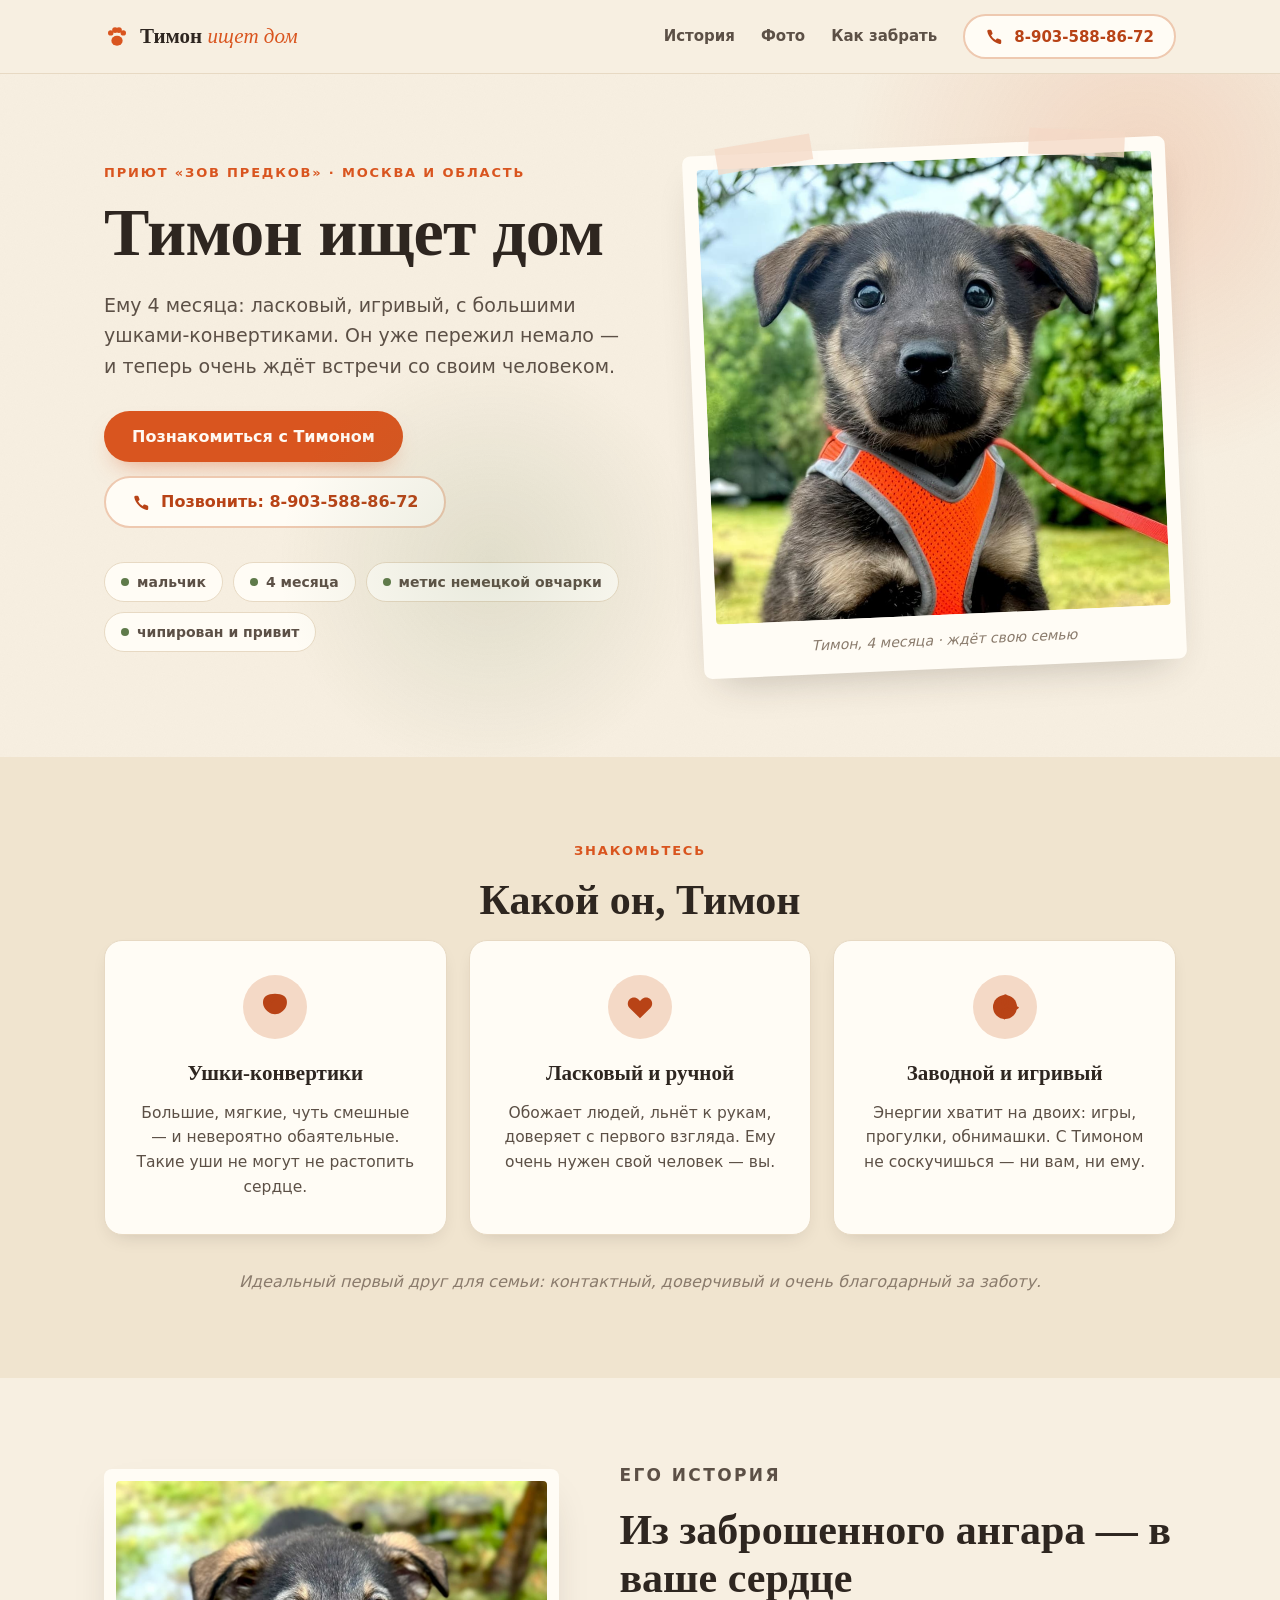
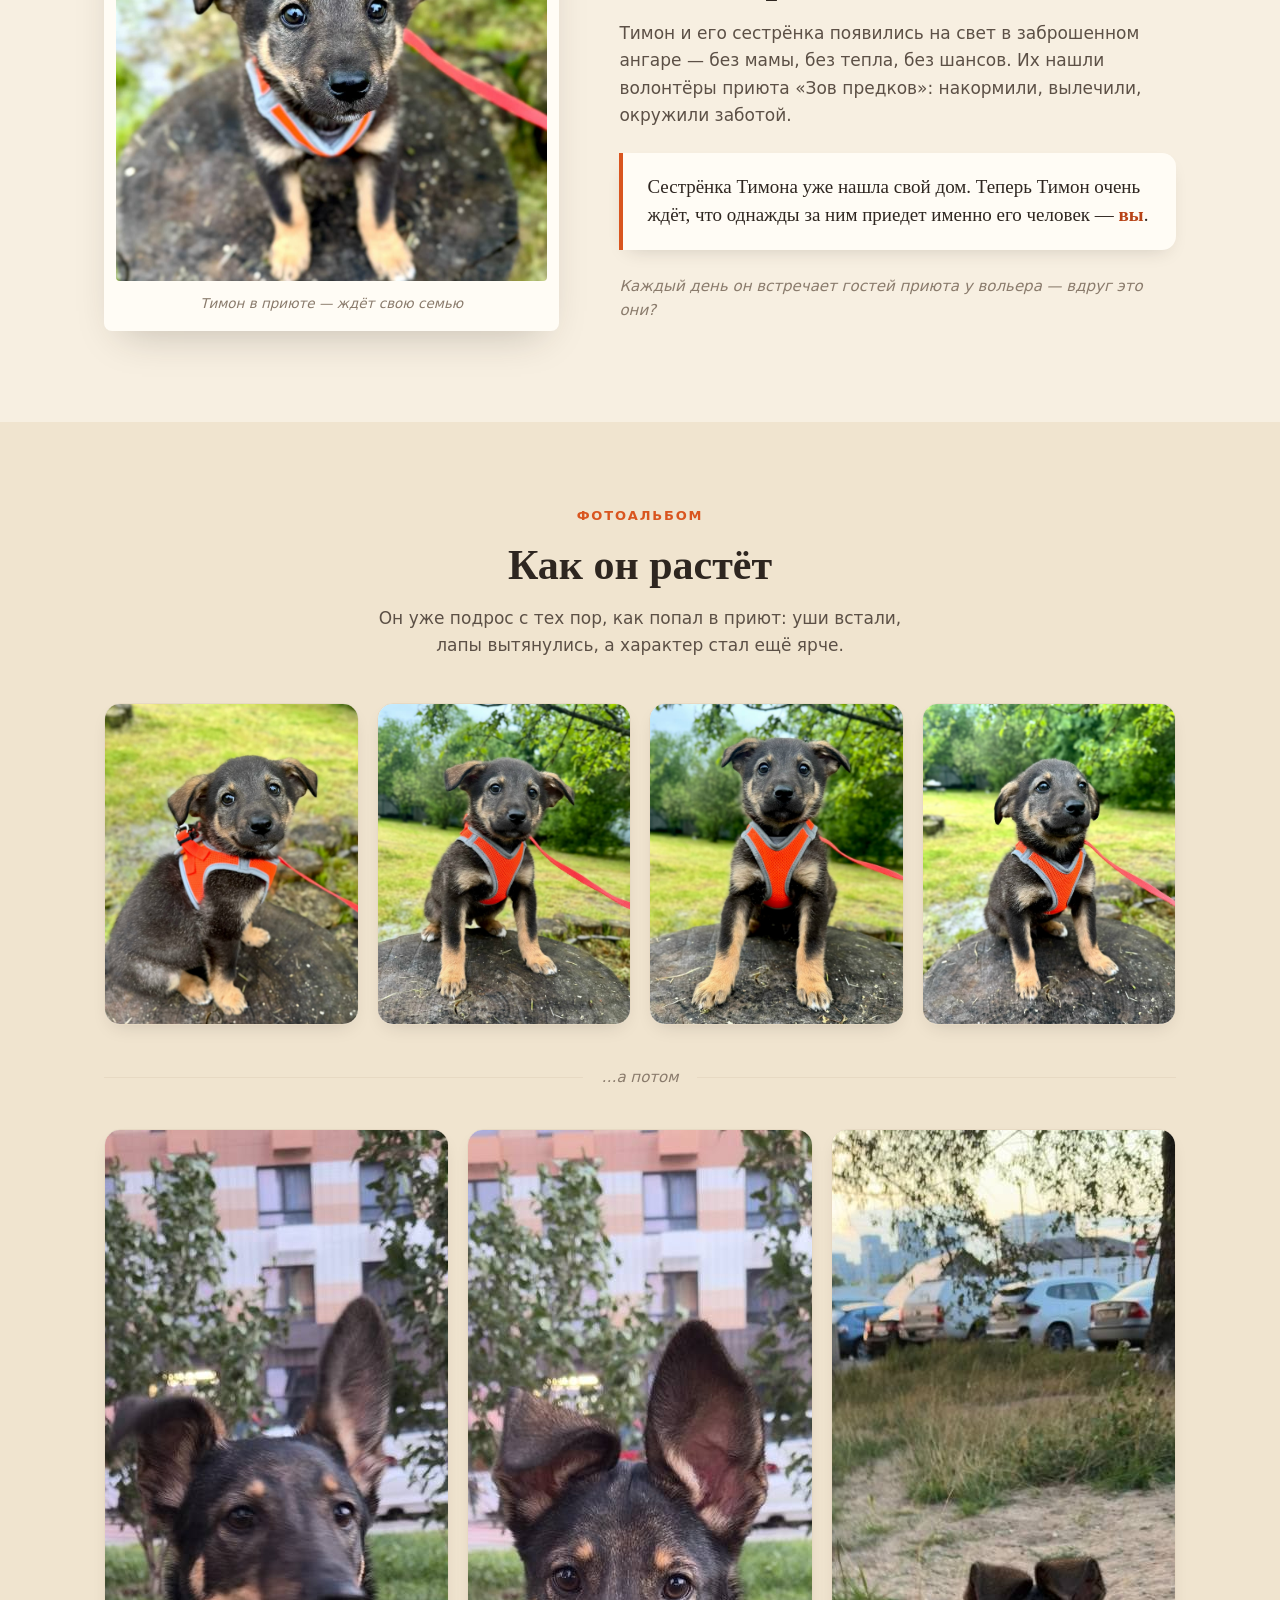
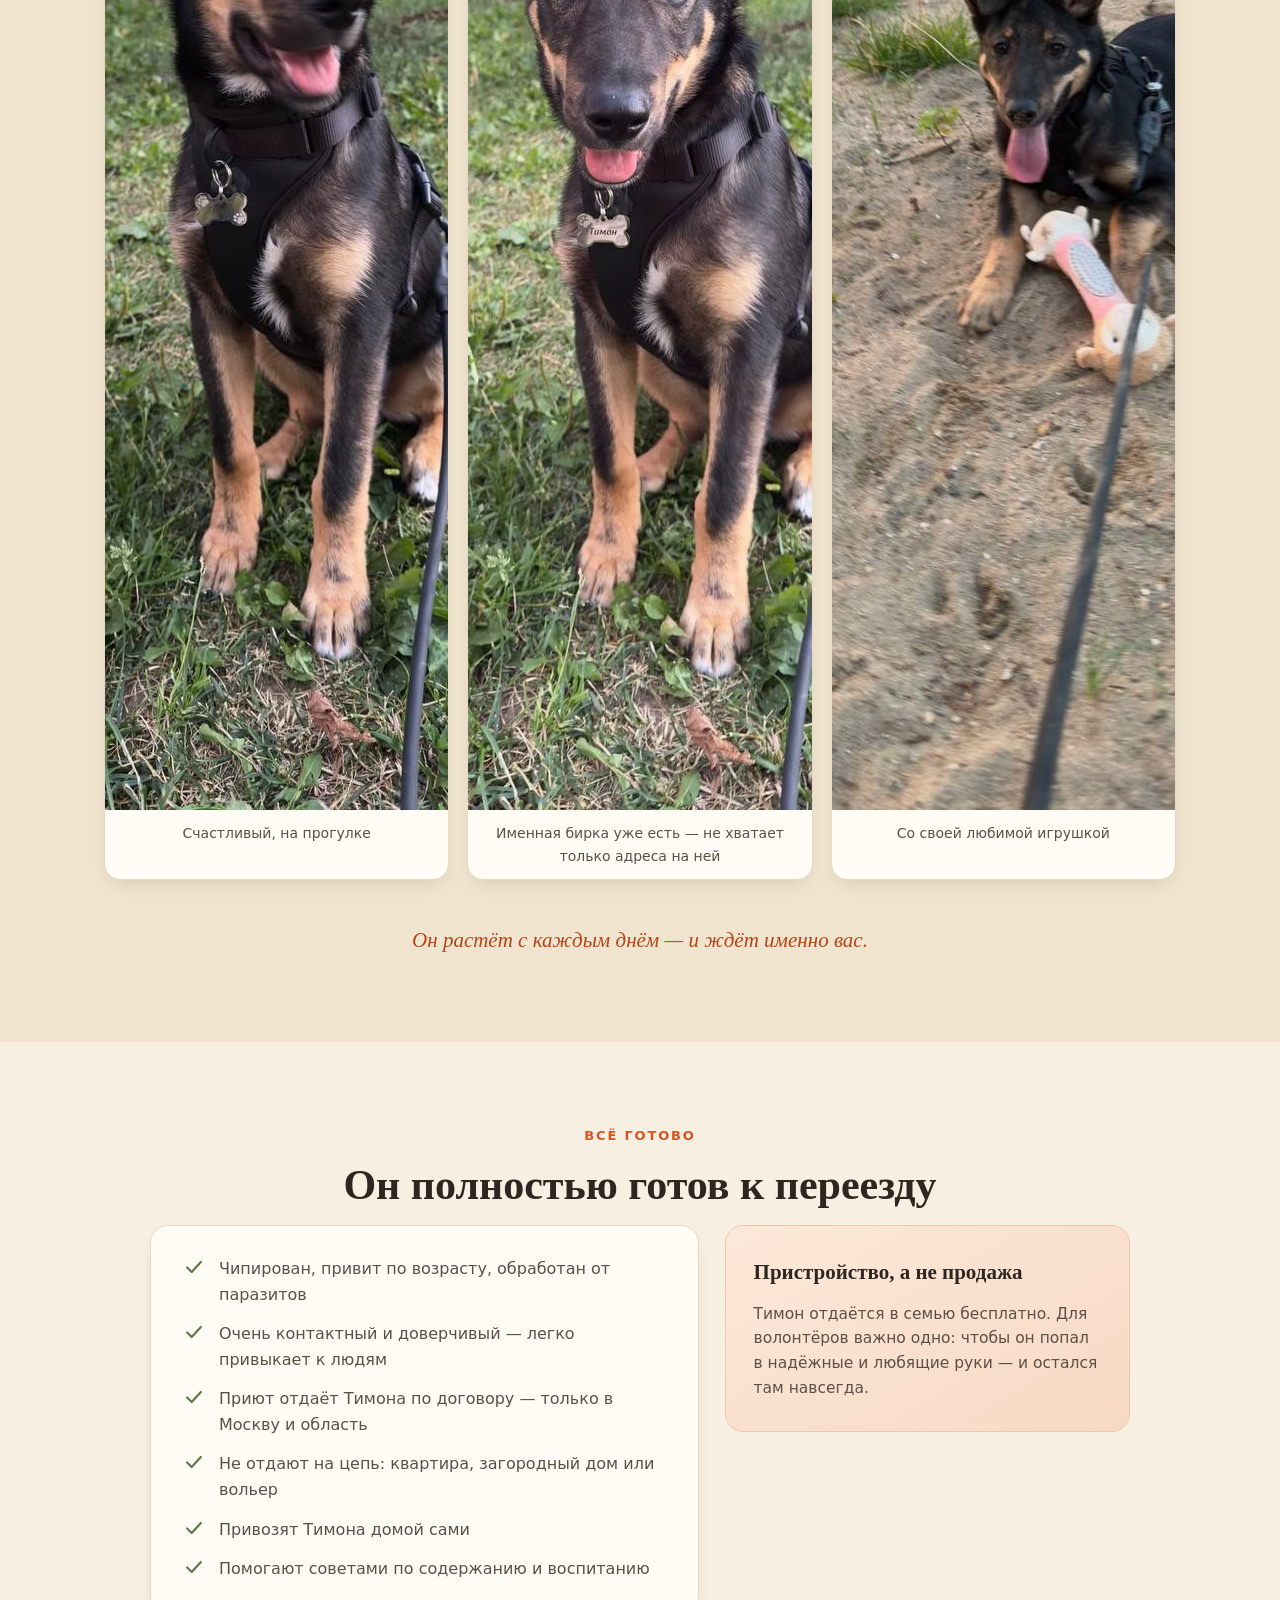
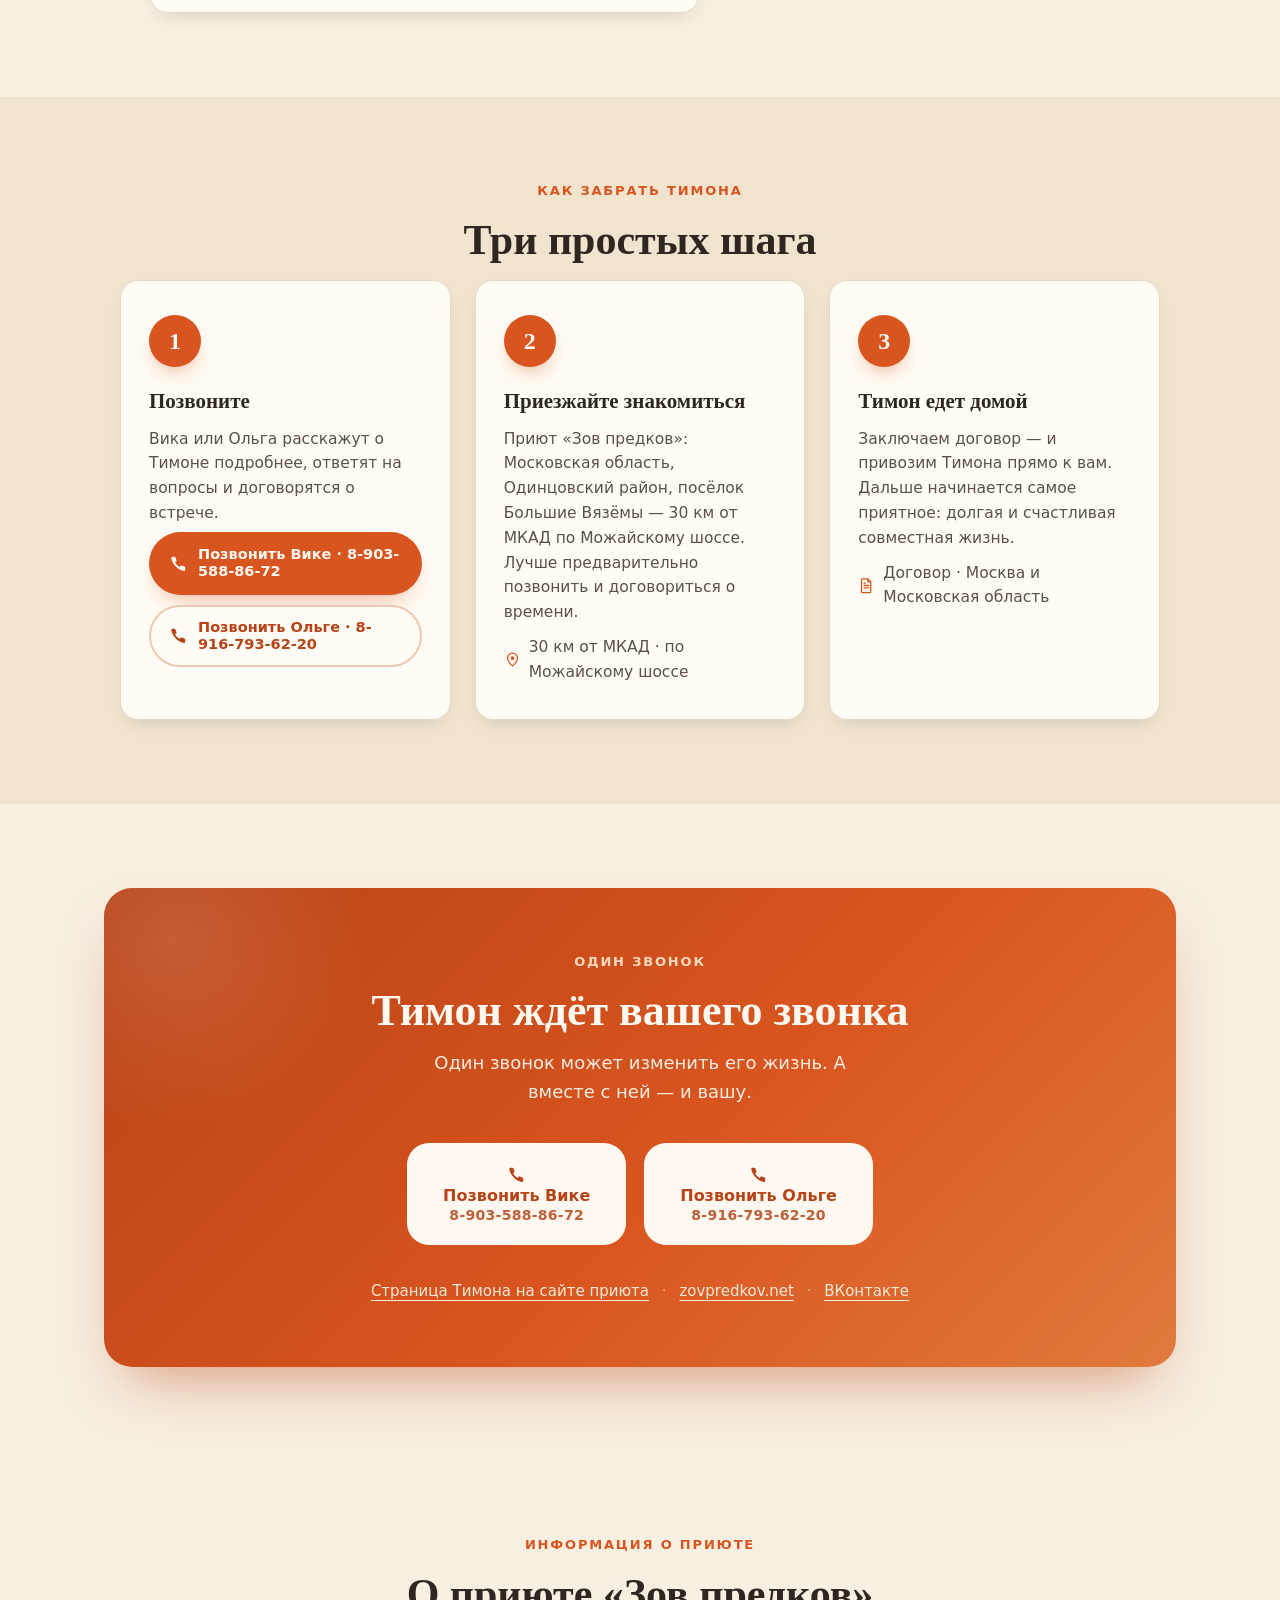
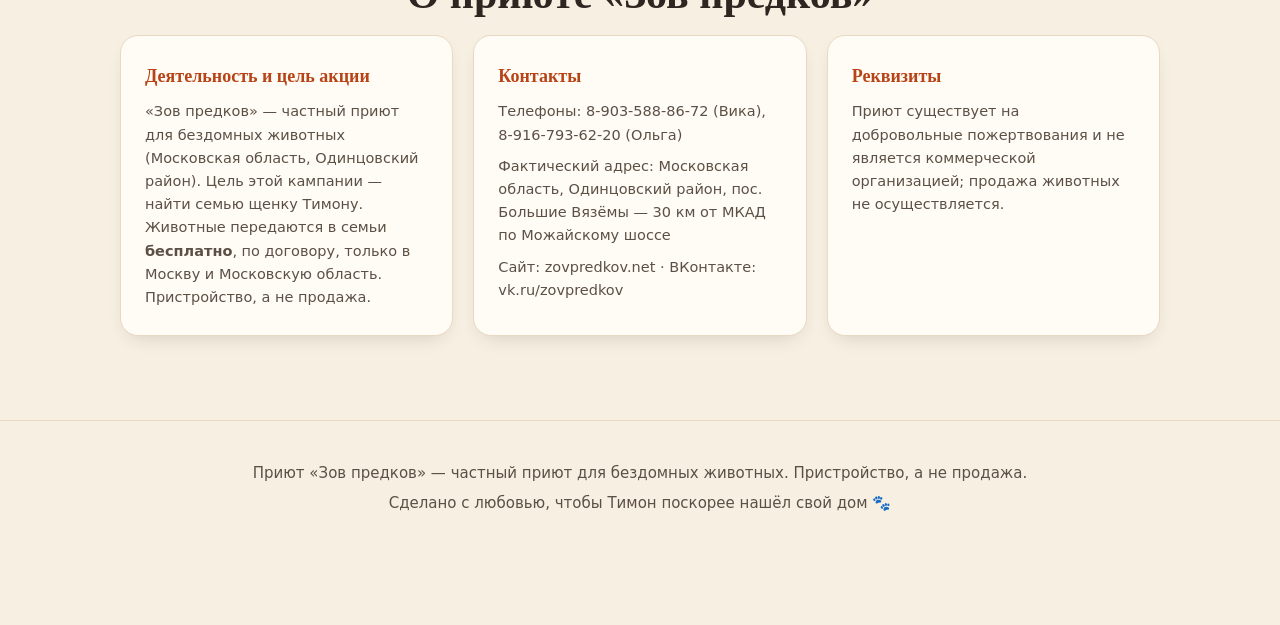
==== commit bdc1bdb3: "Добавление инфомрации о приюте" ====
--- a/index.html
+++ b/index.html
@@ -22,6 +22,69 @@
     <meta name="theme-color" content="#F7EFE1" />
     <link rel="icon" type="image/png" href="img/favicon.png" />
     <link rel="stylesheet" href="css/style.css" />
+    <!-- ЯНДЕКС.МЕТРИКА: чтобы считать визиты и звонки, установи счётчик.
+         1) Создай счётчик: https://metrika.yandex.ru → «Добавить счётчик» → вставь код сюда (перед </head>).
+         2) В счётчике добавь цель «Клик по телефону» (условие: клик по ссылке с tel:).
+         3) После установки в Директе можно переключить стратегию на «Максимум конверсий» (цель — звонок).
+         Полный код счётчика — в README.md. Пока счётчика нет — сайт работает без него. -->
+
+    <!-- Yandex.Metrika counter -->
+
+    <!-- Yandex.Metrika counter -->
+    <script type="text/javascript">
+      (function (m, e, t, r, i, k, a) {
+        m[i] =
+          m[i] ||
+          function () {
+            (m[i].a = m[i].a || []).push(arguments);
+          };
+        m[i].l = 1 * new Date();
+        for (var j = 0; j < document.scripts.length; j++) {
+          if (document.scripts[j].src === r) {
+            return;
+          }
+        }
+        ((k = e.createElement(t)),
+          (a = e.getElementsByTagName(t)[0]),
+          (k.async = 1),
+          (k.src = r),
+          a.parentNode.insertBefore(k, a));
+      })(
+        window,
+        document,
+        "script",
+        "https://mc.yandex.ru/metrika/tag.js?id=111580711",
+        "ym",
+      );
+
+      ym(111580711, "init", {
+        ssr: true,
+        webvisor: true,
+        clickmap: true,
+        ecommerce: "dataLayer",
+        referrer: document.referrer,
+        url: location.href,
+        accurateTrackBounce: true,
+        trackLinks: true,
+      });
+    </script>
+    <noscript
+      ><div>
+        <img
+          src="https://mc.yandex.ru/watch/111580711"
+          style="position: absolute; left: -9999px"
+          alt="" /></div
+    ></noscript>
+    <!-- /Yandex.Metrika counter -->
+
+    <noscript
+      ><div>
+        <img
+          src="https://mc.yandex.ru/watch/111580711"
+          style="position: absolute; left: -9999px"
+          alt="" /></div
+    ></noscript>
+    <!-- /Yandex.Metrika counter -->
   </head>
   <body>
     <svg
@@ -463,6 +526,43 @@
       </section>
     </main>
 
+    <section class="section about" id="about" aria-labelledby="about-title">
+      <div class="container">
+        <p class="kicker center">Информация о приюте</p>
+        <h2 id="about-title">О приюте «Зов предков»</h2>
+        <div class="about-grid">
+          <div class="about-card">
+            <h3>Деятельность и цель акции</h3>
+            <p>
+              «Зов предков» — частный приют для бездомных животных
+              (Московская область, Одинцовский район). Цель этой кампании —
+              найти семью щенку Тимону. Животные передаются в семьи
+              <strong>бесплатно</strong>, по договору, только в Москву и
+              Московскую область. Пристройство, а не продажа.
+            </p>
+          </div>
+          <div class="about-card">
+            <h3>Контакты</h3>
+            <ul class="about-list">
+              <li>Телефоны: 8-903-588-86-72 (Вика), 8-916-793-62-20 (Ольга)</li>
+              <li>Фактический адрес: Московская область, Одинцовский район, пос. Большие Вязёмы — 30 км от МКАД по Можайскому шоссе</li>
+              <li>Сайт: zovpredkov.net · ВКонтакте: vk.ru/zovpredkov</li>
+              <!-- Если у приюта есть e-mail для связи — впишите сюда, например: <li>E-mail: priyut@example.ru</li> -->
+            </ul>
+          </div>
+          <div class="about-card">
+            <h3>Реквизиты</h3>
+            <p>
+              Приют существует на добровольные пожертвования и не является
+              коммерческой организацией; продажа животных не осуществляется.
+            </p>
+            <!-- Если у приюта есть ИНН/ОГРН или расчётный счёт — впишите их здесь, например:
+                 ИНН: 5000000000 · ОГРН: 0000000000000 · Банк: … · Р/с: … · К/с: … -->
+          </div>
+        </div>
+      </div>
+    </section>
+
     <footer class="footer">
       <div class="container">
         <p>
--- a/css/style.css
+++ b/css/style.css
@@ -657,6 +657,41 @@
 .final-links a:hover { color: #fff; }
 .final-links span { opacity: .5; margin: 0 8px; }
 
+/* ---------- «О приюте» (информация для модерации) ---------- */
+
+.about-grid {
+  display: grid;
+  grid-template-columns: repeat(3, 1fr);
+  gap: 20px;
+  max-width: 1040px;
+  margin: 10px auto 0;
+}
+.about-card {
+  background: var(--card);
+  border: 1px solid var(--line);
+  border-radius: var(--radius);
+  padding: 26px 24px;
+  box-shadow: var(--shadow-sm);
+}
+.about-card h3 {
+  font-family: var(--font-display);
+  font-size: 18px;
+  margin-bottom: 10px;
+  color: var(--terra-dark);
+}
+.about-card p { color: var(--ink-soft); font-size: 14.5px; }
+.about-list {
+  list-style: none;
+  display: grid;
+  gap: 8px;
+  color: var(--ink-soft);
+  font-size: 14.5px;
+}
+
+@media (max-width: 900px) {
+  .about-grid { grid-template-columns: 1fr; max-width: 560px; }
+}
+
 /* ---------- Футер ---------- */
 
 .footer {
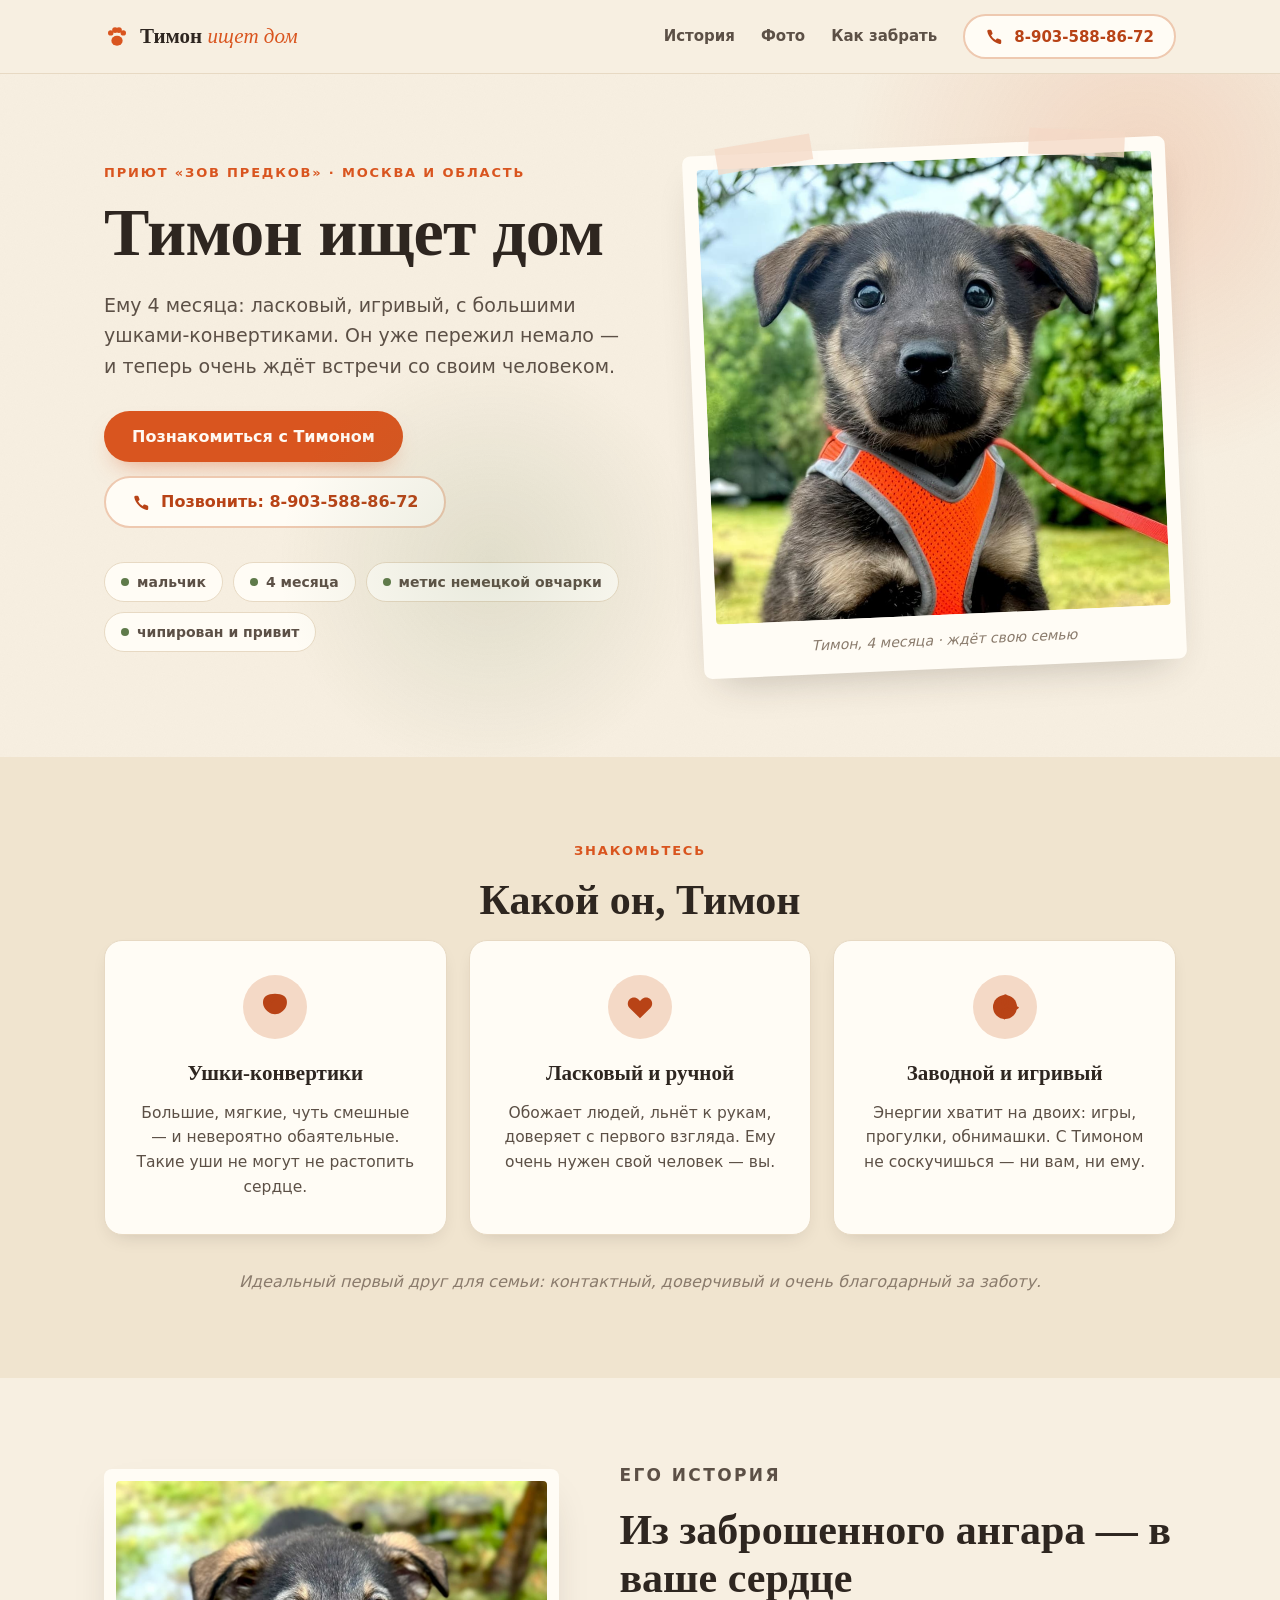
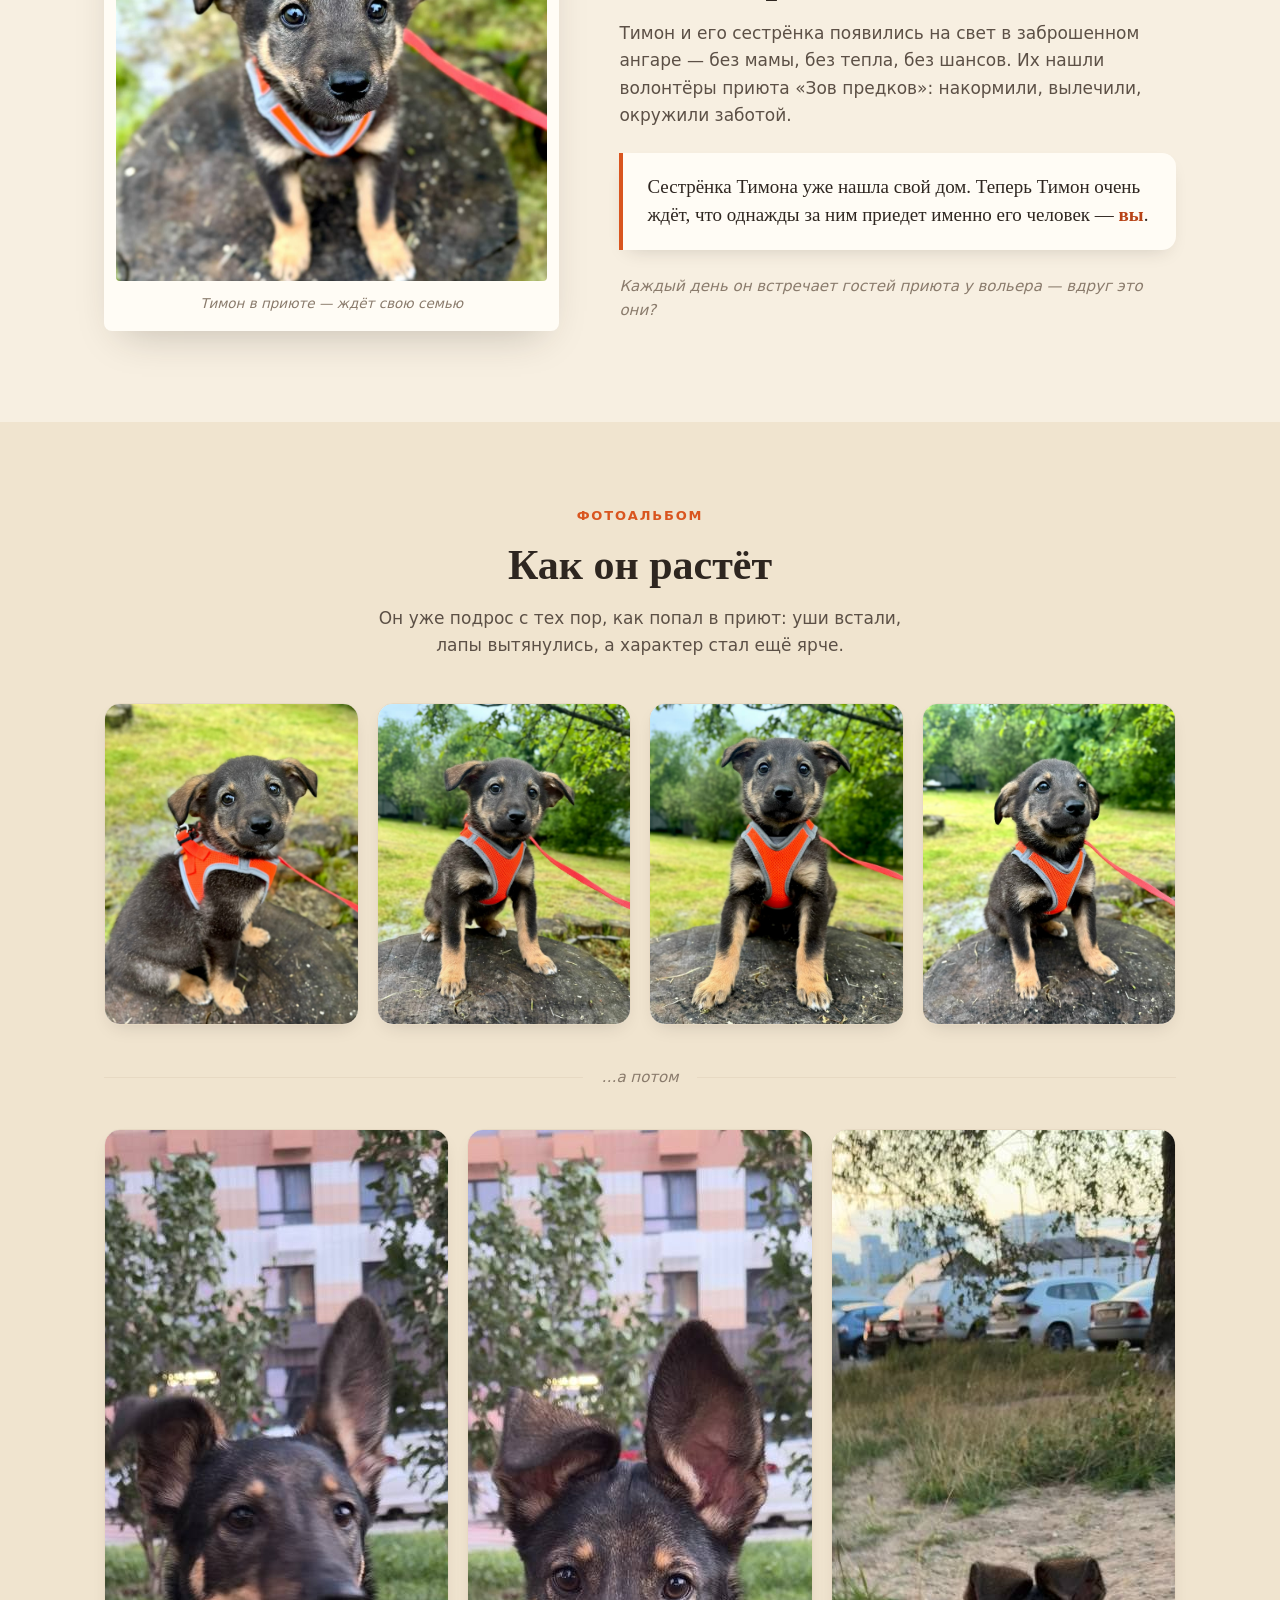
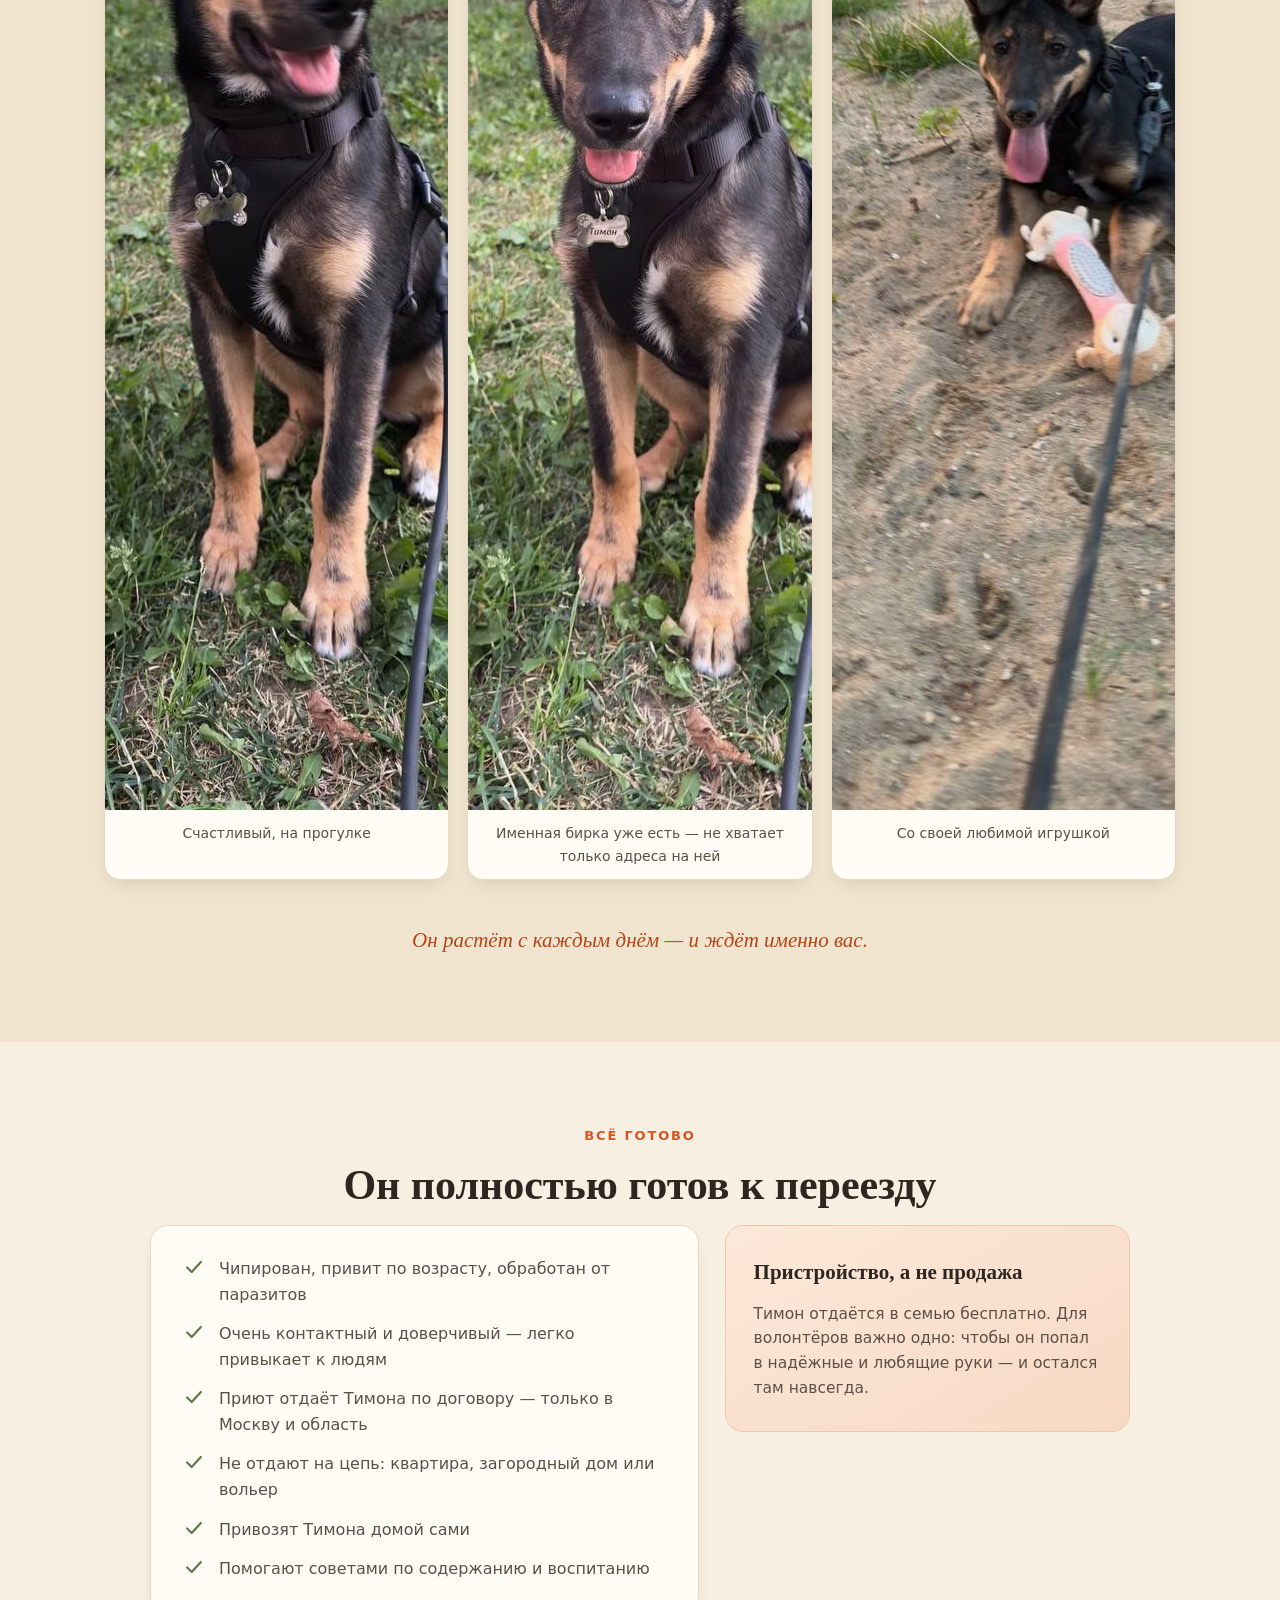
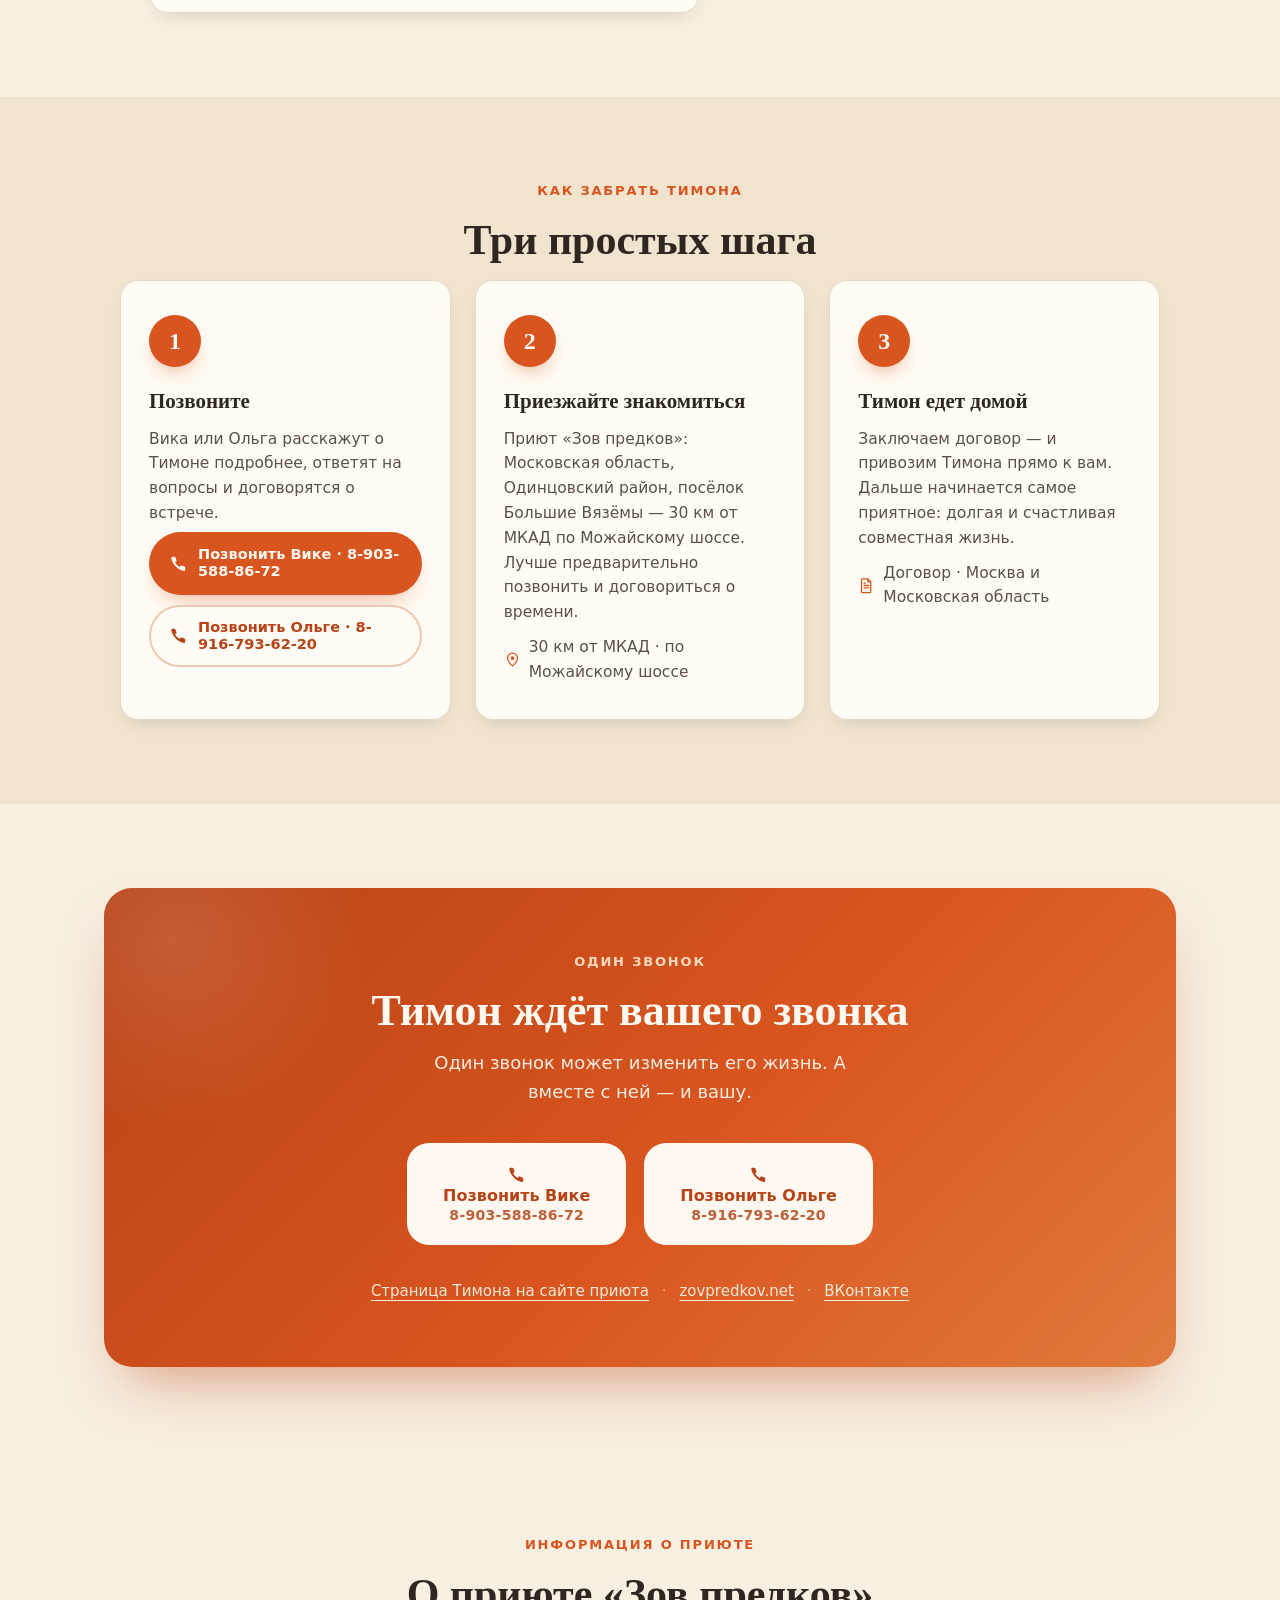
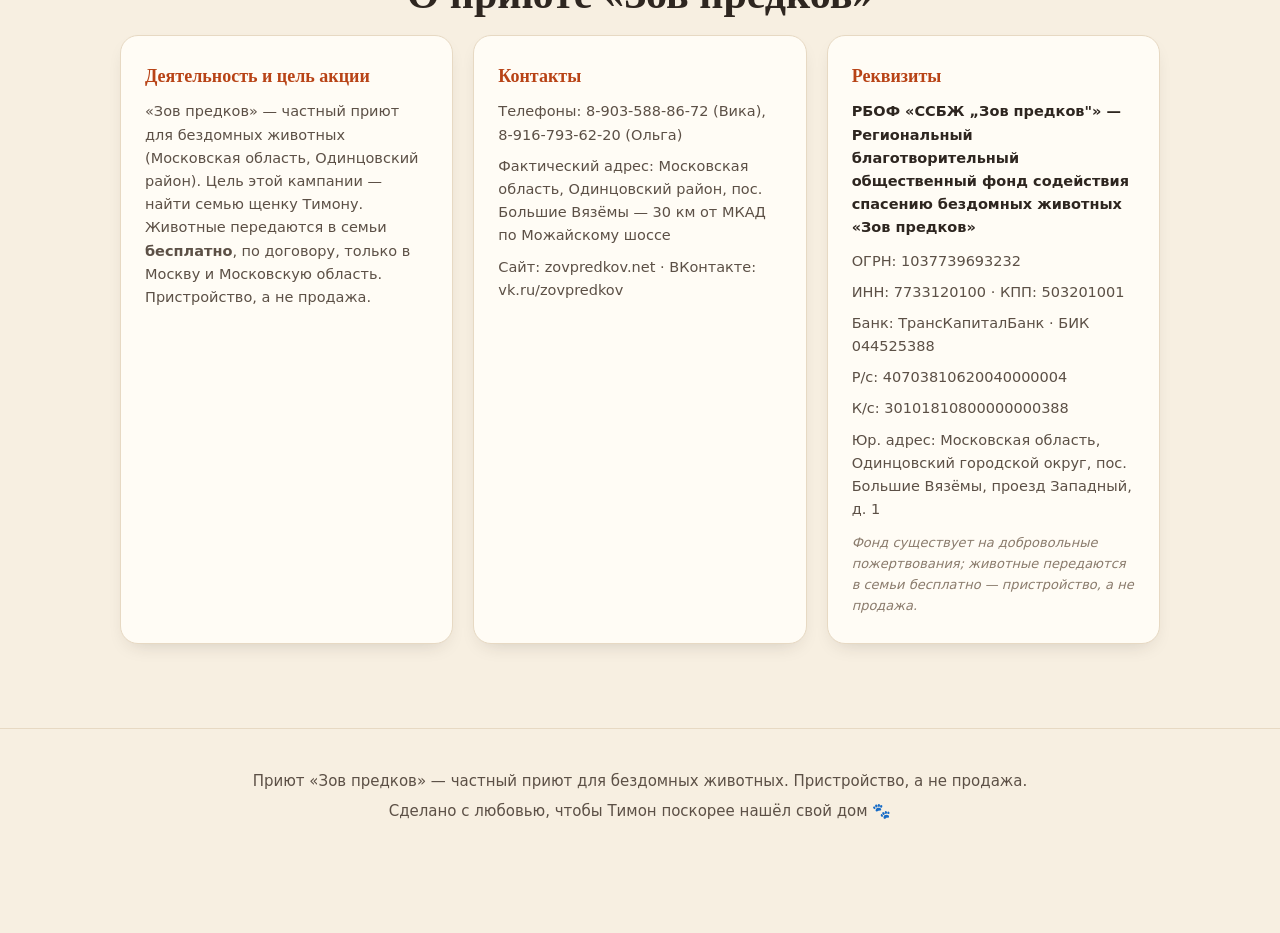
==== commit c90322fe: "Добавление реквизитов" ====
--- a/index.html
+++ b/index.html
@@ -552,12 +552,23 @@
           </div>
           <div class="about-card">
             <h3>Реквизиты</h3>
-            <p>
-              Приют существует на добровольные пожертвования и не является
-              коммерческой организацией; продажа животных не осуществляется.
-            </p>
-            <!-- Если у приюта есть ИНН/ОГРН или расчётный счёт — впишите их здесь, например:
-                 ИНН: 5000000000 · ОГРН: 0000000000000 · Банк: … · Р/с: … · К/с: … -->
+            <p class="about-req-name">
+              РБОФ «ССБЖ „Зов предков"» — Региональный благотворительный
+              общественный фонд содействия спасению бездомных животных
+              «Зов предков»
+            </p>
+            <ul class="about-list">
+              <li>ОГРН: 1037739693232</li>
+              <li>ИНН: 7733120100 · КПП: 503201001</li>
+              <li>Банк: ТрансКапиталБанк · БИК 044525388</li>
+              <li>Р/с: 40703810620040000004</li>
+              <li>К/с: 30101810800000000388</li>
+              <li>Юр. адрес: Московская область, Одинцовский городской округ, пос. Большие Вязёмы, проезд Западный, д. 1</li>
+            </ul>
+            <p class="about-note">
+              Фонд существует на добровольные пожертвования; животные
+              передаются в семьи бесплатно — пристройство, а не продажа.
+            </p>
           </div>
         </div>
       </div>
--- a/css/style.css
+++ b/css/style.css
@@ -680,6 +680,8 @@
   color: var(--terra-dark);
 }
 .about-card p { color: var(--ink-soft); font-size: 14.5px; }
+.about-req-name { font-weight: 700; color: var(--ink) !important; margin-bottom: 10px; }
+.about-note { color: var(--muted) !important; font-size: 13px !important; margin-top: 12px; font-style: italic; }
 .about-list {
   list-style: none;
   display: grid;
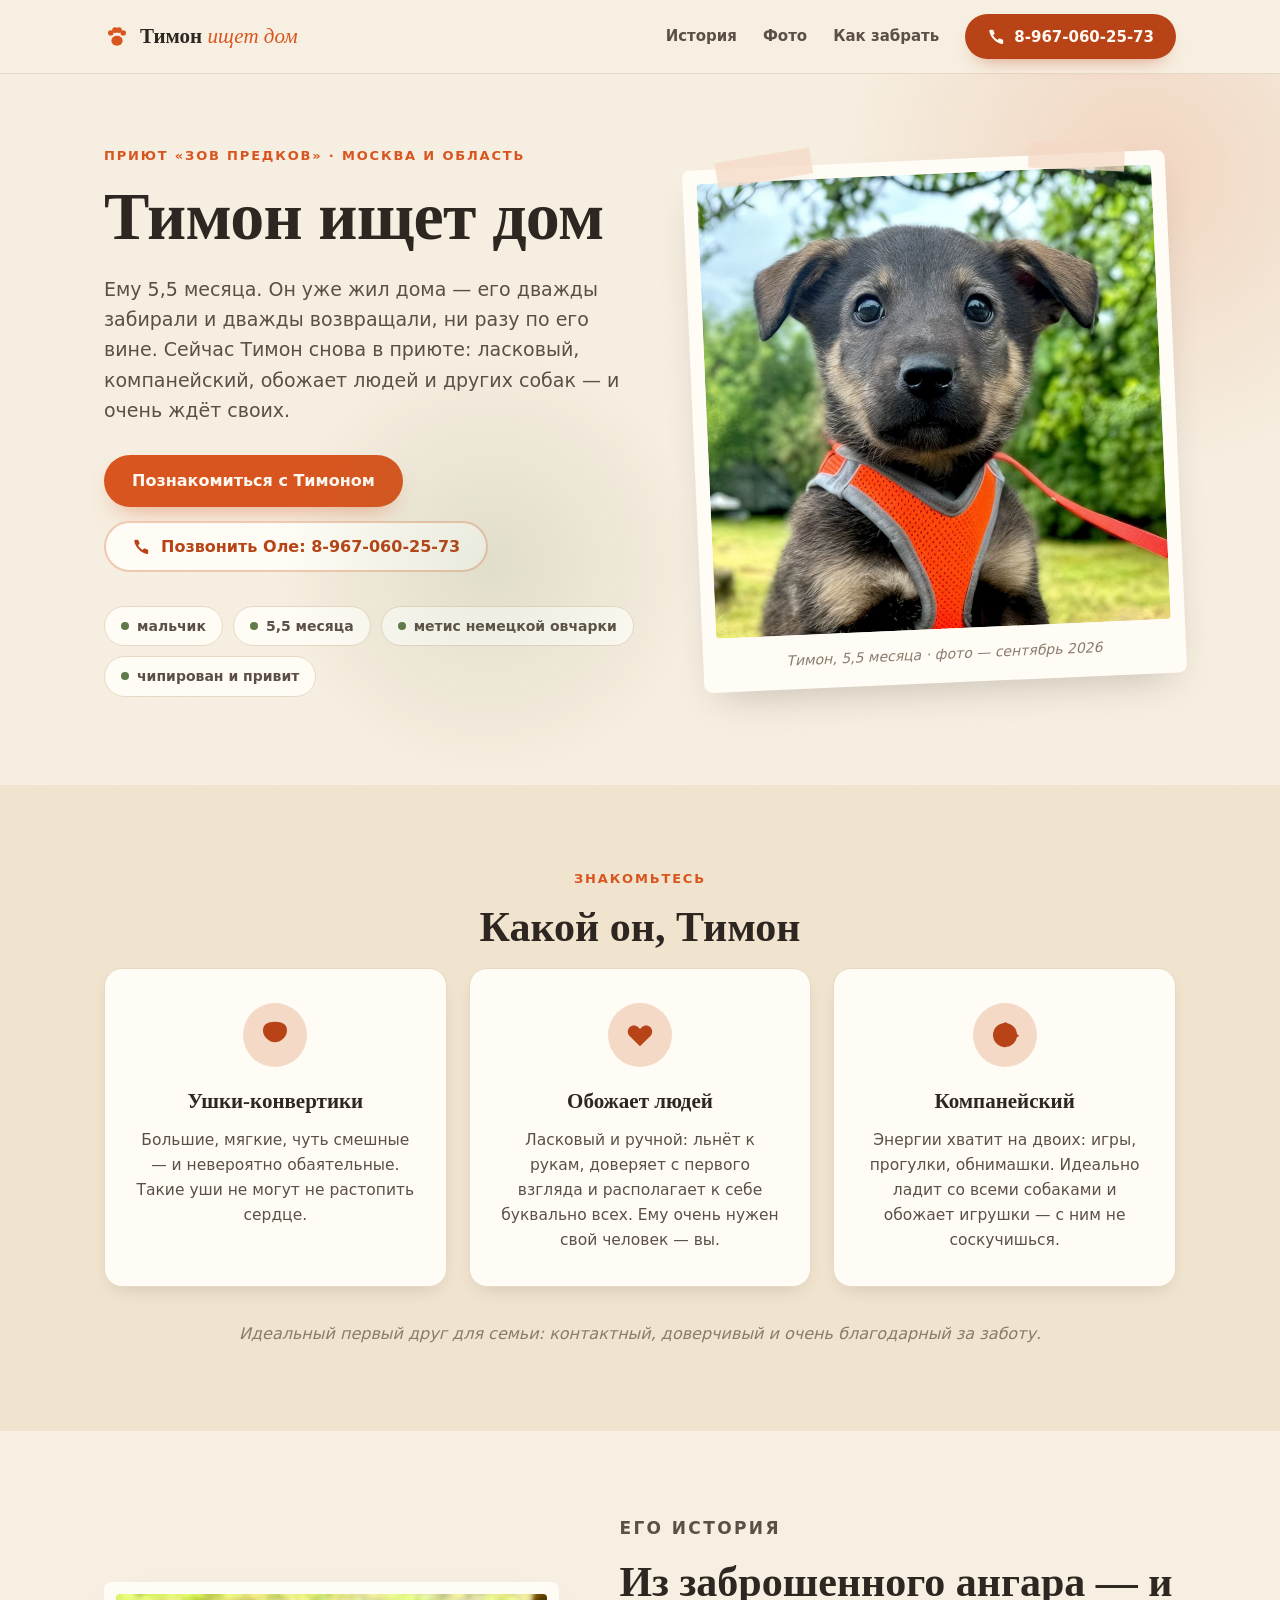
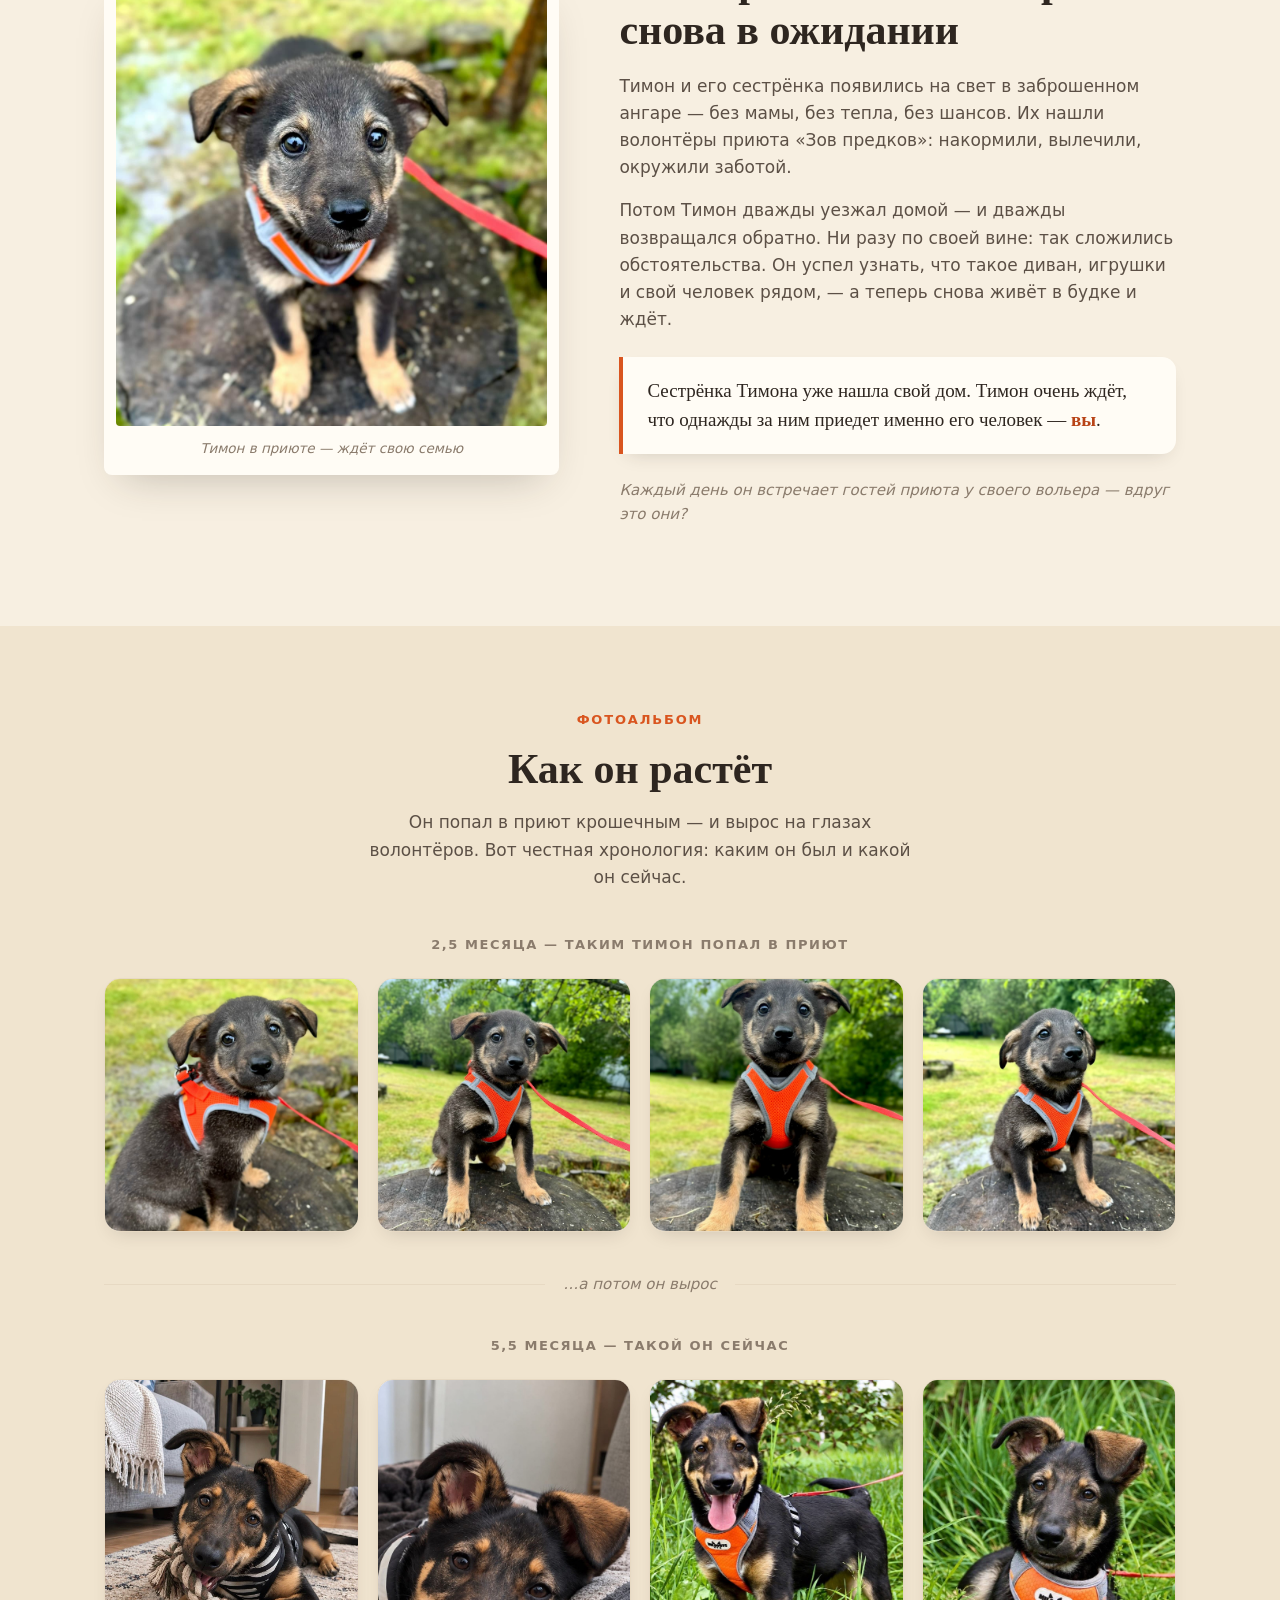
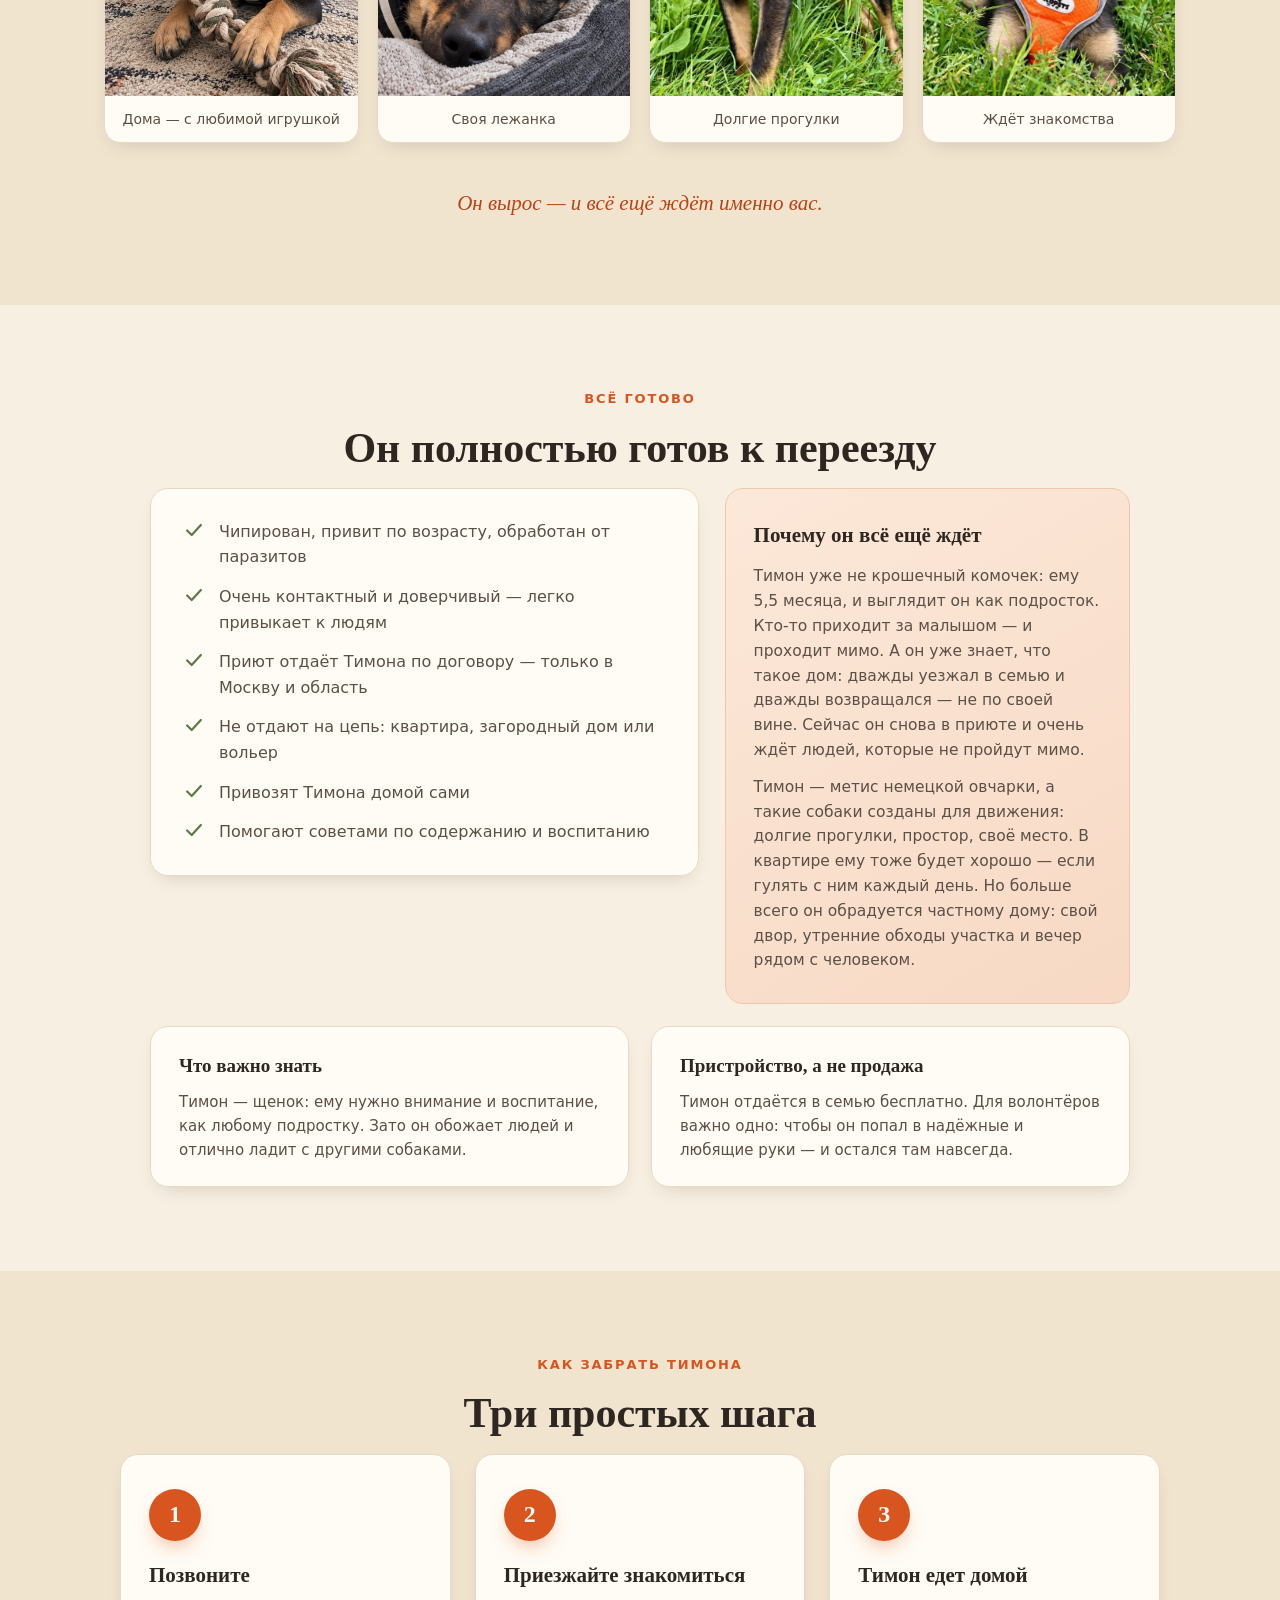
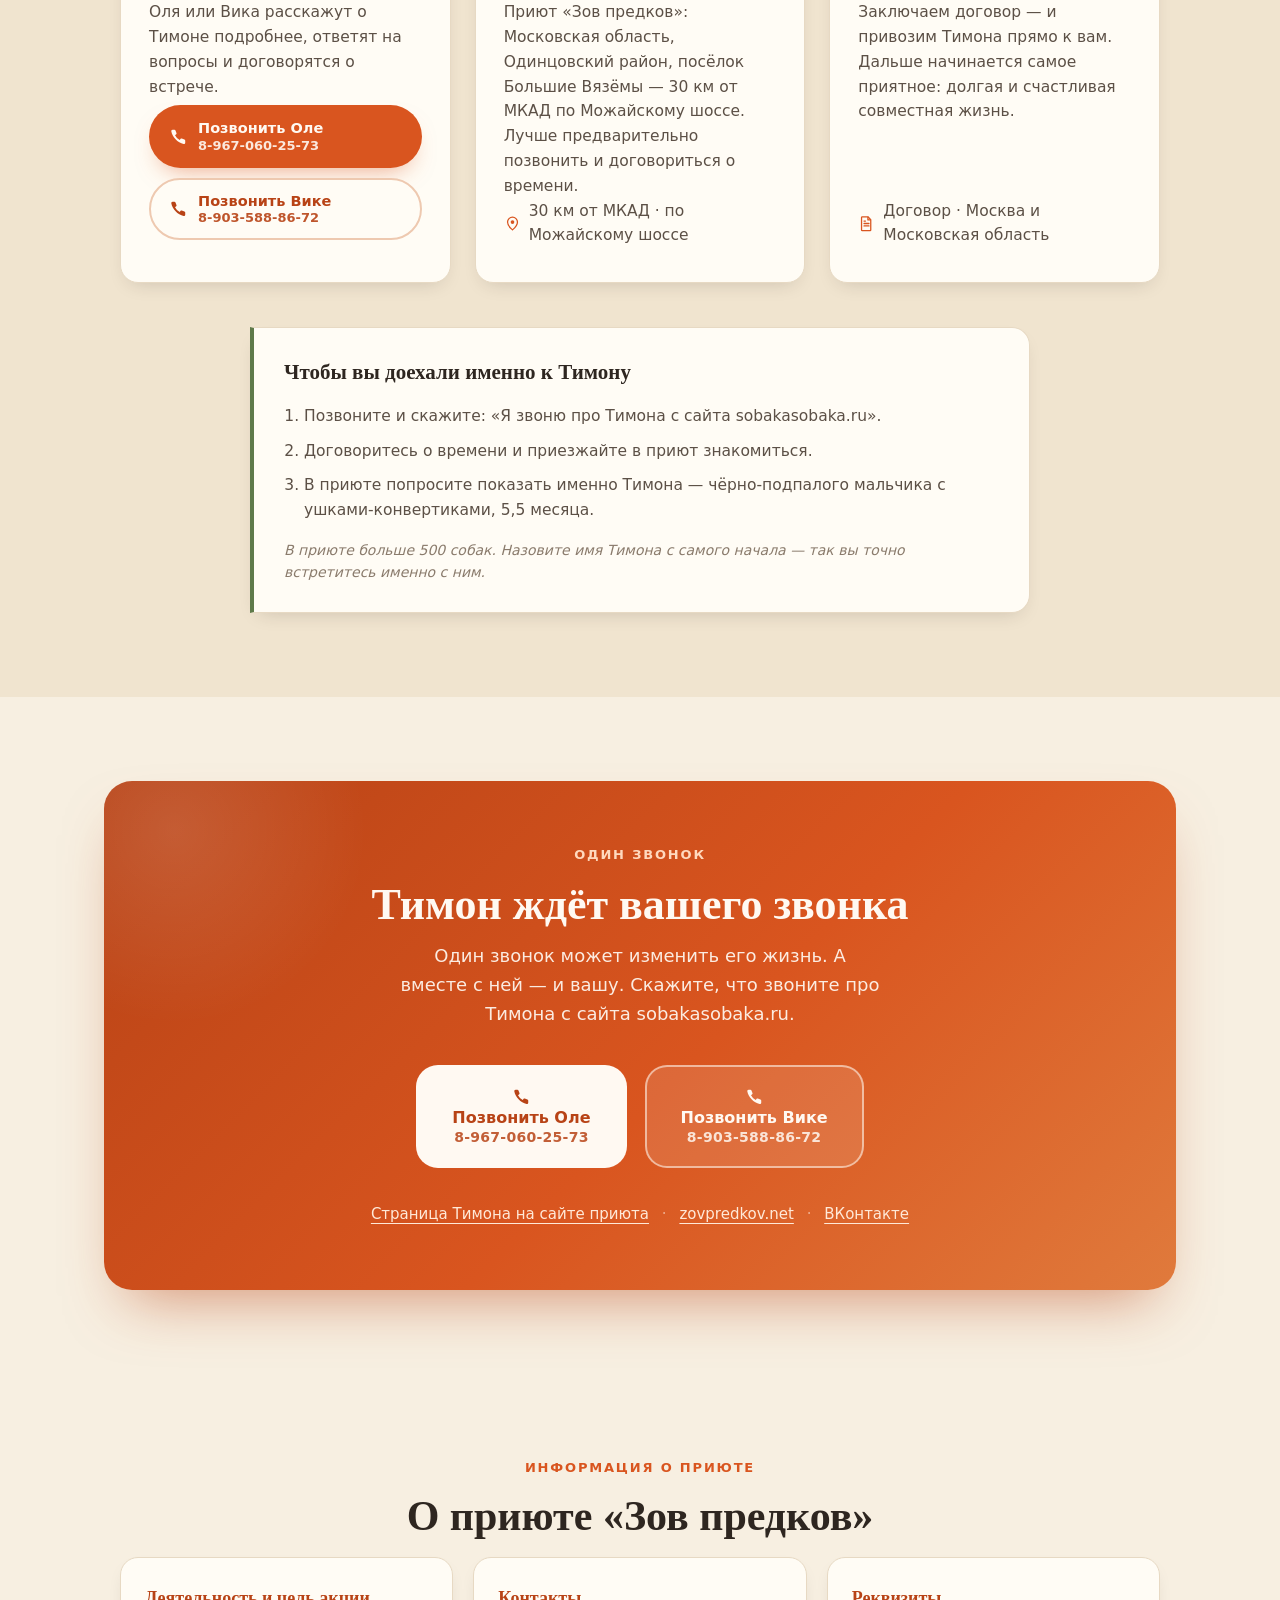
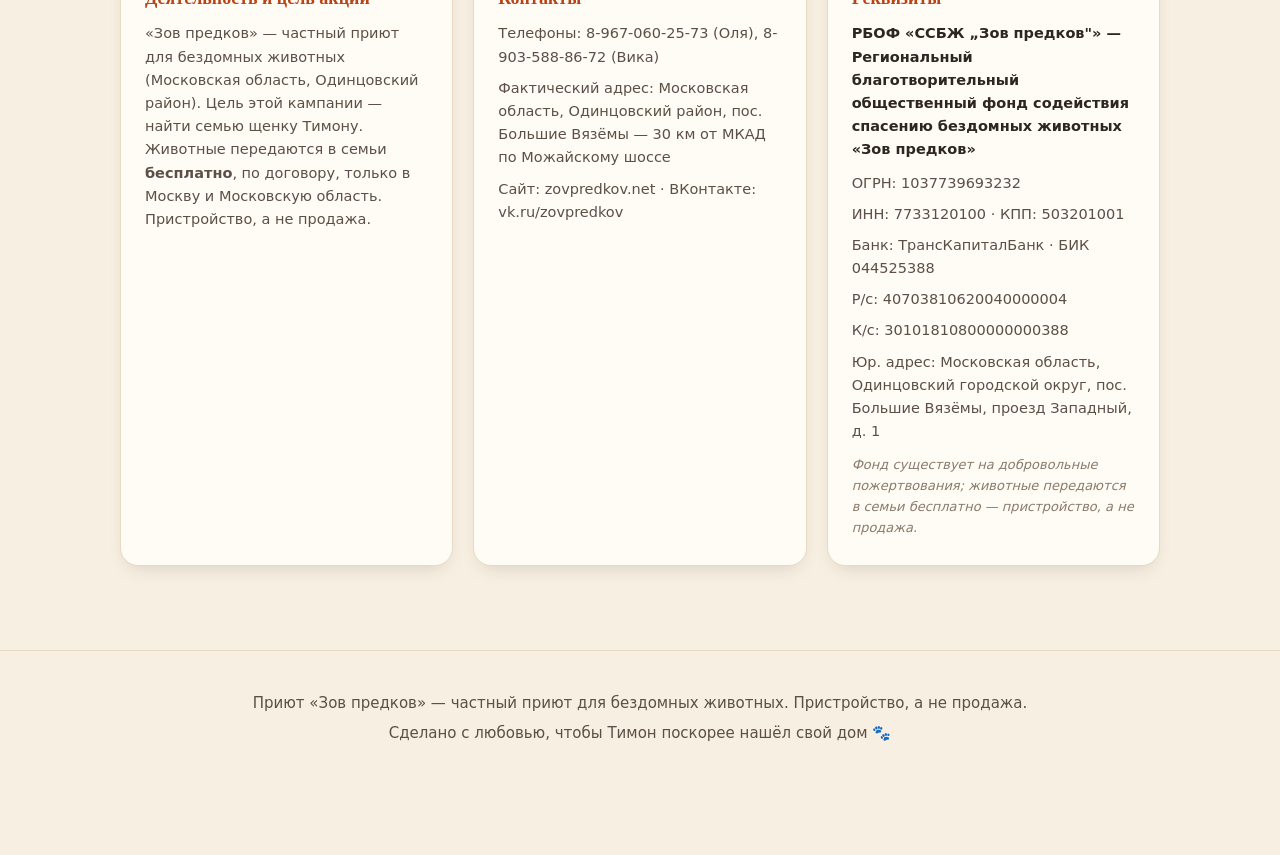
==== commit 66b6181d: "Обновление" ====
--- a/index.html
+++ b/index.html
@@ -3,20 +3,20 @@
   <head>
     <meta charset="utf-8" />
     <meta name="viewport" content="width=device-width, initial-scale=1" />
-    <title>Тимон ищет дом — щенок из приюта «Зов предков» ждёт семью</title>
+    <title>Тимон ищет дом — 5,5 месяца, метис немецкой овчарки из приюта «Зов предков»</title>
     <meta
       name="description"
-      content="Тимону 4 месяца: ласковый, игривый, с ушками-конвертиками. Чипирован, привит, обработан. Познакомьтесь с Тимоном в приюте «Зов предков» (Московская область, 30 км от МКАД) — и он поедет домой с вами. Звоните: 8-903-588-86-72, 8-916-793-62-20." />
+      content="Тимону 5,5 месяца: подросший, ласковый, с ушками-конвертиками. Чипирован, привит, обработан. Смотрите свежие фото. Приют «Зов предков» (Московская область, 30 км от МКАД) привозит Тимона домой сам. Звоните Оле: 8-967-060-25-73 (или Вике: 8-903-588-86-72)." />
     <link rel="canonical" href="https://sobakasobaka.ru/" />
     <meta property="og:type" content="website" />
     <meta property="og:locale" content="ru_RU" />
     <meta property="og:site_name" content="Тимон ищет дом" />
     <meta
       property="og:title"
-      content="Тимон ищет дом — щенок из приюта «Зов предков»" />
+      content="Тимон ищет дом — 5,5 месяца, ждёт семью" />
     <meta
       property="og:description"
-      content="Тимону 4 месяца: ласковый, игривый, с ушками-конвертиками. Чипирован и привит. Познакомьтесь — и он поедет домой с вами." />
+      content="Тимону 5,5 месяца: ласковый, компанейский, обожает людей. Чипирован и привит. Смотрите свежие фото — и он поедет домой с вами." />
     <meta property="og:image" content="https://sobakasobaka.ru/img/hero.jpg" />
     <meta name="twitter:card" content="summary_large_image" />
     <meta name="theme-color" content="#F7EFE1" />
@@ -175,8 +175,8 @@
           <a href="#gallery">Фото</a>
           <a href="#adopt">Как забрать</a>
         </nav>
-        <a class="btn btn-ghost btn-call-top" href="tel:+79035888672">
-          <svg aria-hidden="true"><use href="#i-phone" /></svg> 8-903-588-86-72
+        <a class="btn btn-primary btn-call-top" href="tel:+79670602573">
+          <svg aria-hidden="true"><use href="#i-phone" /></svg> 8-967-060-25-73
         </a>
       </div>
     </header>
@@ -186,25 +186,26 @@
         <div class="hero-blob" aria-hidden="true"></div>
         <div class="container hero-inner">
           <div class="hero-copy">
-            <p class="kicker">Приют «Зов предков» · Москва и область</p>
-            <h1>Тимон ищет дом</h1>
+            <p class="kicker">Приют «Зов предков» · Москва и&nbsp;область</p>
+            <h1>Тимон ищет&nbsp;дом</h1>
             <p class="lead">
-              Ему 4 месяца: ласковый, игривый, с большими ушками-конвертиками.
-              Он уже пережил немало — и теперь очень ждёт встречи со своим
-              человеком.
+              Ему 5,5 месяца. Он уже жил дома — его дважды забирали и дважды
+              возвращали, ни разу по его вине. Сейчас Тимон снова в приюте:
+              ласковый, компанейский, обожает людей и других собак — и очень
+              ждёт своих.
             </p>
             <div class="hero-actions">
               <a class="btn btn-primary" href="#adopt"
                 >Познакомиться с Тимоном</a
               >
-              <a class="btn btn-call pulse" href="tel:+79035888672">
-                <svg aria-hidden="true"><use href="#i-phone" /></svg> Позвонить:
-                8-903-588-86-72
+              <a class="btn btn-call pulse" href="tel:+79670602573">
+                <svg aria-hidden="true"><use href="#i-phone" /></svg> Позвонить
+                Оле: 8-967-060-25-73
               </a>
             </div>
             <ul class="hero-facts" aria-label="Факты о Тимоне">
               <li>мальчик</li>
-              <li>4 месяца</li>
+              <li>5,5 месяца</li>
               <li>метис немецкой овчарки</li>
               <li>чипирован и привит</li>
             </ul>
@@ -212,14 +213,18 @@
           <figure class="hero-photo">
             <img
               src="img/hero.jpg"
-              alt="Щенок Тимон: крупный план, тёмные глаза смотрят прямо в камеру, чёрно-подпалый окрас, оранжевая шлейка"
-              width="880"
-              height="880"
+              alt="Подросший Тимон стоит на зелёной траве, смотрит прямо в камеру, язык высунут от радости"
+              width="814"
+              height="1085"
               fetchpriority="high" />
-            <figcaption>Тимон, 4 месяца · ждёт свою семью</figcaption>
+            <figcaption>
+              Тимон, 5,5 месяца · фото — сентябрь 2026
+            </figcaption>
           </figure>
         </div>
       </section>
+
+
 
       <section class="section who" aria-labelledby="who-title">
         <div class="container">
@@ -240,20 +245,22 @@
               <span class="who-icon"
                 ><svg aria-hidden="true"><use href="#i-heart" /></svg
               ></span>
-              <h3>Ласковый и ручной</h3>
+              <h3>Обожает людей</h3>
               <p>
-                Обожает людей, льнёт к рукам, доверяет с первого взгляда. Ему
-                очень нужен свой человек — вы.
+                Ласковый и ручной: льнёт к рукам, доверяет с первого взгляда и
+                располагает к себе буквально всех. Ему очень нужен свой человек
+                — вы.
               </p>
             </article>
             <article class="who-card reveal" data-delay="2">
               <span class="who-icon"
                 ><svg aria-hidden="true"><use href="#i-ball" /></svg
               ></span>
-              <h3>Заводной и игривый</h3>
+              <h3>Компанейский</h3>
               <p>
-                Энергии хватит на двоих: игры, прогулки, обнимашки. С Тимоном не
-                соскучишься — ни вам, ни ему.
+                Энергии хватит на двоих: игры, прогулки, обнимашки. Идеально
+                ладит со всеми собаками и обожает игрушки — с ним не
+                соскучишься.
               </p>
             </article>
           </div>
@@ -277,18 +284,25 @@
           </figure>
           <div class="story-copy reveal" data-delay="1">
             <p class="kicker">Его история</p>
-            <h2 id="story-title">Из заброшенного ангара — в ваше сердце</h2>
+            <h2 id="story-title">Из заброшенного ангара — и снова в ожидании</h2>
             <p>
               Тимон и его сестрёнка появились на свет в заброшенном ангаре — без
               мамы, без тепла, без шансов. Их нашли волонтёры приюта «Зов
               предков»: накормили, вылечили, окружили заботой.
             </p>
+            <p>
+              Потом Тимон дважды уезжал домой — и дважды возвращался обратно.
+              Ни разу по своей вине: так сложились обстоятельства. Он успел
+              узнать, что такое диван, игрушки и свой человек рядом, — а теперь
+              снова живёт в будке и ждёт.
+            </p>
             <blockquote class="story-quote">
-              Сестрёнка Тимона уже нашла свой дом. Теперь Тимон очень ждёт, что
-              однажды за ним приедет именно его человек — <strong>вы</strong>.
+              Сестрёнка Тимона уже нашла свой дом. Тимон очень ждёт, что однажды
+              за ним приедет именно его человек — <strong>вы</strong>.
             </blockquote>
             <p class="story-muted">
-              Каждый день он встречает гостей приюта у вольера — вдруг это они?
+              Каждый день он встречает гостей приюта у своего вольера — вдруг
+              это они?
             </p>
           </div>
         </div>
@@ -302,9 +316,11 @@
           <p class="kicker center">Фотоальбом</p>
           <h2 id="gallery-title">Как он растёт</h2>
           <p class="section-sub">
-            Он уже подрос с тех пор, как попал в приют: уши встали, лапы
-            вытянулись, а характер стал ещё ярче.
+            Он попал в приют крошечным — и вырос на глазах волонтёров. Вот
+            честная хронология: каким он был и какой он сейчас.
           </p>
+
+          <p class="g-label">2,5 месяца — таким Тимон попал в приют</p>
 
           <div class="gallery-grid">
             <figure class="g-item reveal">
@@ -342,43 +358,52 @@
           </div>
 
           <p class="gallery-divider" aria-hidden="true">
-            <span>…а потом</span>
+            <span>…а потом он вырос</span>
           </p>
 
+          <p class="g-label">5,5 месяца — такой он сейчас</p>
+
           <div class="gallery-grid grown">
-            <figure class="g-item tall reveal">
-              <img
-                src="img/new1.jpg"
-                alt="Подросший Тимон радостно сидит на траве"
-                width="720"
+            <figure class="g-item reveal">
+              <img
+                src="img/snew1.jpg"
+                alt="Тимон лежит на мягком ковре дома и грызёт верёвочную игрушку"
+                width="960"
                 height="1280"
                 loading="lazy" />
-              <figcaption>Счастливый, на прогулке</figcaption>
-            </figure>
-            <figure class="g-item tall reveal" data-delay="1">
-              <img
-                src="img/new2.jpg"
-                alt="Подросший Тимон с именной биркой на ошейнике"
-                width="720"
-                height="1280"
-                loading="lazy" />
-              <figcaption>
-                Именная бирка уже есть — не хватает только адреса на ней
-              </figcaption>
-            </figure>
-            <figure class="g-item tall reveal" data-delay="2">
-              <img
-                src="img/new3.jpg"
-                alt="Тимон лежит с плюшевым зайцем, тёплый вечерний свет"
-                width="720"
-                height="1280"
-                loading="lazy" />
-              <figcaption>Со своей любимой игрушкой</figcaption>
+              <figcaption>Дома — с любимой игрушкой</figcaption>
+            </figure>
+            <figure class="g-item reveal" data-delay="1">
+              <img
+                src="img/snew2.jpg"
+                alt="Тимон лежит в своей лежанке, положив голову на бортик"
+                width="1280"
+                height="1698"
+                loading="lazy" />
+              <figcaption>Своя лежанка</figcaption>
+            </figure>
+            <figure class="g-item reveal" data-delay="2">
+              <img
+                src="img/snew3.jpg"
+                alt="Тимон стоит в высокой траве в оранжевой шлейке"
+                width="1280"
+                height="1698"
+                loading="lazy" />
+              <figcaption>Долгие прогулки</figcaption>
+            </figure>
+            <figure class="g-item reveal" data-delay="3">
+              <img
+                src="img/snew5.jpg"
+                alt="Тимон лежит в траве, наклонив голову и глядя в камеру"
+                width="1280"
+                height="1698"
+                loading="lazy" />
+              <figcaption>Ждёт знакомства</figcaption>
             </figure>
           </div>
 
           <p class="gallery-note">
-            Он растёт с каждым днём — и ждёт именно вас.
+            Он вырос — и всё ещё ждёт именно вас.
           </p>
         </div>
       </section>
@@ -415,13 +440,40 @@
               </li>
             </ul>
             <aside class="ready-note reveal" data-delay="1">
+              <h3>Почему он всё ещё ждёт</h3>
+              <p>
+                Тимон уже не крошечный комочек: ему 5,5 месяца, и выглядит он
+                как подросток. Кто-то приходит за малышом — и проходит мимо.
+                А он уже знает, что такое дом: дважды уезжал в семью и дважды
+                возвращался — не по своей вине. Сейчас он снова в приюте и
+                очень ждёт людей, которые не пройдут мимо.
+              </p>
+              <p>
+                Тимон — метис немецкой овчарки, а такие собаки созданы для
+                движения: долгие прогулки, простор, своё место. В квартире ему
+                тоже будет хорошо — если гулять с ним каждый день. Но больше
+                всего он обрадуется частному дому: свой двор, утренние обходы
+                участка и вечер рядом с человеком.
+              </p>
+            </aside>
+          </div>
+          <div class="ready-notes reveal">
+            <div class="ready-note-s">
+              <h3>Что важно знать</h3>
+              <p>
+                Тимон — щенок: ему нужно внимание и воспитание, как любому
+                подростку. Зато он обожает людей и отлично ладит с другими
+                собаками.
+              </p>
+            </div>
+            <div class="ready-note-s">
               <h3>Пристройство, а не продажа</h3>
               <p>
                 Тимон отдаётся в семью бесплатно. Для волонтёров важно одно:
                 чтобы он попал в надёжные и любящие руки — и остался там
                 навсегда.
               </p>
-            </aside>
+            </div>
           </div>
         </div>
       </section>
@@ -436,17 +488,23 @@
               <div class="step-body">
                 <h3>Позвоните</h3>
                 <p>
-                  Вика или Ольга расскажут о Тимоне подробнее, ответят на
+                  Оля или Вика расскажут о Тимоне подробнее, ответят на
                   вопросы и договорятся о встрече.
                 </p>
                 <div class="step-calls">
-                  <a class="btn btn-primary" href="tel:+79035888672">
+                  <a class="btn btn-primary" href="tel:+79670602573">
                     <svg aria-hidden="true"><use href="#i-phone" /></svg>
-                    Позвонить Вике · 8-903-588-86-72
+                    <span class="call-lines"
+                      ><span>Позвонить Оле</span
+                      ><small>8-967-060-25-73</small></span
+                    >
                   </a>
-                  <a class="btn btn-call" href="tel:+79167936220">
+                  <a class="btn btn-call" href="tel:+79035888672">
                     <svg aria-hidden="true"><use href="#i-phone" /></svg>
-                    Позвонить Ольге · 8-916-793-62-20
+                    <span class="call-lines"
+                      ><span>Позвонить Вике</span
+                      ><small>8-903-588-86-72</small></span
+                    >
                   </a>
                 </div>
               </div>
@@ -482,6 +540,27 @@
               </div>
             </li>
           </ol>
+
+          <div class="call-script reveal">
+            <h3>Чтобы вы доехали именно к Тимону</h3>
+            <ol>
+              <li>
+                Позвоните и скажите: «Я звоню про Тимона с сайта
+                sobakasobaka.ru».
+              </li>
+              <li>
+                Договоритесь о времени и приезжайте в приют знакомиться.
+              </li>
+              <li>
+                В приюте попросите показать именно Тимона — чёрно-подпалого
+                мальчика с ушками-конвертиками, 5,5 месяца.
+              </li>
+            </ol>
+            <p class="call-script-note">
+              В приюте больше 500 собак. Назовите имя Тимона с самого начала —
+              так вы точно встретитесь именно с ним.
+            </p>
+          </div>
         </div>
       </section>
 
@@ -492,17 +571,18 @@
             <h2 id="final-title">Тимон ждёт вашего звонка</h2>
             <p class="final-sub">
               Один звонок может изменить его жизнь. А вместе с ней — и вашу.
+              Скажите, что звоните про Тимона с сайта sobakasobaka.ru.
             </p>
             <div class="final-calls">
-              <a class="btn btn-big btn-light" href="tel:+79035888672">
+              <a class="btn btn-big btn-light" href="tel:+79670602573">
+                <svg aria-hidden="true"><use href="#i-phone" /></svg>
+                <span>Позвонить Оле</span>
+                <small>8-967-060-25-73</small>
+              </a>
+              <a class="btn btn-big btn-light is-secondary" href="tel:+79035888672">
                 <svg aria-hidden="true"><use href="#i-phone" /></svg>
                 <span>Позвонить Вике</span>
                 <small>8-903-588-86-72</small>
-              </a>
-              <a class="btn btn-big btn-light" href="tel:+79167936220">
-                <svg aria-hidden="true"><use href="#i-phone" /></svg>
-                <span>Позвонить Ольге</span>
-                <small>8-916-793-62-20</small>
               </a>
             </div>
             <p class="final-links">
@@ -544,7 +624,7 @@
           <div class="about-card">
             <h3>Контакты</h3>
             <ul class="about-list">
-              <li>Телефоны: 8-903-588-86-72 (Вика), 8-916-793-62-20 (Ольга)</li>
+              <li>Телефоны: 8-967-060-25-73 (Оля), 8-903-588-86-72 (Вика)</li>
               <li>Фактический адрес: Московская область, Одинцовский район, пос. Большие Вязёмы — 30 км от МКАД по Можайскому шоссе</li>
               <li>Сайт: zovpredkov.net · ВКонтакте: vk.ru/zovpredkov</li>
               <!-- Если у приюта есть e-mail для связи — впишите сюда, например: <li>E-mail: priyut@example.ru</li> -->
@@ -587,8 +667,8 @@
     </footer>
 
     <div class="mobile-callbar" role="region" aria-label="Быстрый звонок">
-      <a class="btn btn-primary" href="tel:+79035888672">
-        <svg aria-hidden="true"><use href="#i-phone" /></svg> Позвонить Вике
+      <a class="btn btn-primary" href="tel:+79670602573">
+        <svg aria-hidden="true"><use href="#i-phone" /></svg> Позвонить Оле
       </a>
     </div>
 
--- a/css/style.css
+++ b/css/style.css
@@ -141,6 +141,13 @@
   color: var(--terra-dark);
 }
 .btn-light:hover { transform: translateY(-3px); box-shadow: 0 18px 34px -14px rgba(0, 0, 0, .35); }
+/* Второй по важности номер в финальном CTA — контурный, чтобы акцент остался на главном */
+.btn-light.is-secondary {
+  background: rgba(255, 249, 242, .12);
+  color: #FFF9F2;
+  border-color: rgba(255, 249, 242, .55);
+}
+.btn-light.is-secondary:hover { background: rgba(255, 249, 242, .22); }
 
 /* ---------- Шапка ---------- */
 
@@ -155,6 +162,7 @@
 .topbar-inner {
   display: flex;
   align-items: center;
+  justify-content: space-between;
   gap: 24px;
   padding-top: 14px;
   padding-bottom: 14px;
@@ -195,7 +203,17 @@
 }
 .topnav a:hover { color: var(--terra-dark); border-color: var(--terra); }
 
-.btn-call-top { padding: 11px 20px; font-size: 15px; }
+/* Кнопка с главным номером в шапке: тёмная терракота для контраста,
+   номер никогда не переносится посередине */
+.btn-call-top {
+  padding: 11px 20px;
+  font-size: 15px;
+  gap: 8px;
+  white-space: nowrap;
+  background: var(--terra-dark);
+  box-shadow: 0 10px 20px -12px rgba(184, 67, 22, .65);
+}
+.btn-call-top:hover { background: #A63C13; }
 
 /* ---------- Hero ---------- */
 
@@ -320,6 +338,8 @@
   height: auto;
   aspect-ratio: 1 / 1;
   object-fit: cover;
+  /* вертикальные фото кадрируем от верха — иначе срезаются уши */
+  object-position: 50% 0%;
   border-radius: 4px;
 }
 .hero-photo figcaption {
@@ -413,6 +433,9 @@
 }
 .story-photo img {
   width: 100%;
+  /* height: auto обязателен: иначе атрибут height="400" из разметки
+     перебивает пропорции и фото растягивается */
+  height: auto;
   aspect-ratio: 1 / 1;
   object-fit: cover;
   border-radius: 4px;
@@ -461,6 +484,9 @@
 .g-item:hover { transform: translateY(-5px) scale(1.015); box-shadow: var(--shadow); }
 .g-item img {
   width: 100%;
+  /* height: auto обязателен: иначе атрибуты width/height из разметки
+     задают высоту картинки в пикселях и плитки растягиваются в полосы */
+  height: auto;
   aspect-ratio: 1 / 1;
   object-fit: cover;
   transition: transform .4s ease;
@@ -468,8 +494,14 @@
 .g-item:hover img { transform: scale(1.05); }
 
 .gallery-grid.grown {
-  grid-template-columns: repeat(3, 1fr);
+  grid-template-columns: repeat(4, 1fr);
   margin-top: 0;
+}
+/* Свежие фото — вертикальные: мягкий кадр 4:5 и выравнивание от верха,
+   чтобы не срезались уши и морда */
+.gallery-grid.grown .g-item img {
+  aspect-ratio: 4 / 5;
+  object-position: 50% 0%;
 }
 .g-item.tall img { aspect-ratio: 9 / 14; }
 .g-item figcaption {
@@ -477,6 +509,16 @@
   font-size: 14px;
   color: var(--ink-soft);
   text-align: center;
+}
+
+.g-label {
+  text-align: center;
+  font-size: 13px;
+  font-weight: 700;
+  letter-spacing: .12em;
+  text-transform: uppercase;
+  color: var(--muted);
+  margin-bottom: 22px;
 }
 
 .gallery-divider {
@@ -504,6 +546,66 @@
   font-size: 21px;
   color: var(--terra-dark);
   margin-top: 44px;
+}
+
+/* ---------- Видео «Тимон сейчас» ---------- */
+
+.video-block {
+  margin: 0 auto;
+  max-width: 720px;
+  background: var(--card);
+  padding: 14px 14px 16px;
+  border-radius: 18px;
+  border: 1px solid var(--line);
+  box-shadow: var(--shadow);
+}
+.video-block video {
+  display: block;
+  width: 100%;
+  border-radius: 12px;
+  background: var(--paper-deep);
+}
+.video-block figcaption {
+  text-align: center;
+  font-size: 14px;
+  color: var(--muted);
+  font-style: italic;
+  padding-top: 12px;
+}
+.now-actions {
+  text-align: center;
+  margin-top: 30px;
+}
+
+/* ---------- Скрипт звонка ---------- */
+
+.call-script {
+  margin: 44px auto 0;
+  max-width: 780px;
+  background: var(--card);
+  border: 1px solid var(--line);
+  border-left: 4px solid var(--sage);
+  border-radius: 0 18px 18px 0;
+  padding: 28px 30px;
+  box-shadow: var(--shadow-sm);
+}
+.call-script h3 {
+  font-family: var(--font-display);
+  font-size: 21px;
+  margin-bottom: 14px;
+}
+.call-script ol {
+  padding-left: 20px;
+  display: grid;
+  gap: 10px;
+  color: var(--ink-soft);
+  font-size: 15.5px;
+}
+.call-script-note {
+  margin-top: 16px;
+  color: var(--muted);
+  font-size: 14px;
+  font-style: italic;
 }
 
 /* ---------- «Он готов» ---------- */
@@ -553,6 +655,30 @@
   margin-bottom: 12px;
 }
 .ready-note p { color: var(--ink-soft); font-size: 15.5px; }
+.ready-note p + p { margin-top: 12px; }
+.ready-notes {
+  display: grid;
+  grid-template-columns: 1fr 1fr;
+  gap: 22px;
+  max-width: 980px;
+  margin: 22px auto 0;
+}
+.ready-note-s {
+  background: var(--card);
+  border: 1px solid var(--line);
+  border-radius: var(--radius);
+  padding: 24px 28px;
+  box-shadow: var(--shadow-sm);
+}
+.ready-note-s h3 {
+  font-family: var(--font-display);
+  font-size: 19px;
+  margin-bottom: 8px;
+}
+.ready-note-s p { color: var(--ink-soft); font-size: 15px; }
+@media (max-width: 900px) {
+  .ready-notes { grid-template-columns: 1fr; }
+}
 
 /* ---------- «Как забрать» ---------- */
 
@@ -594,6 +720,22 @@
 .step p { color: var(--ink-soft); font-size: 15.5px; }
 .step-calls { display: flex; flex-direction: column; gap: 10px; margin-top: 6px; }
 .step-calls .btn { justify-content: flex-start; padding: 12px 18px; font-size: 14.5px; }
+/* Имя и номер — в две строки, чтобы номер никогда не рвался посередине */
+.call-lines {
+  display: flex;
+  flex-direction: column;
+  align-items: flex-start;
+  line-height: 1.25;
+  text-align: left;
+}
+.call-lines > span { white-space: nowrap; }
+.call-lines small { font-size: 13px; font-weight: 600; white-space: nowrap; opacity: .9; }
+.step-body {
+  flex: 1;
+  display: flex;
+  flex-direction: column;
+}
+.step-body .step-meta { margin-top: auto; }
 .step-meta {
   display: flex;
   align-items: center;
@@ -794,7 +936,7 @@
   .story-grid { grid-template-columns: 1fr; gap: 44px; }
   .story-photo { max-width: 420px; margin: 0 auto; }
   .gallery-grid { grid-template-columns: repeat(2, 1fr); }
-  .gallery-grid.grown { grid-template-columns: 1fr; max-width: 420px; margin: 0 auto; }
+  .gallery-grid.grown { grid-template-columns: repeat(2, 1fr); }
   .ready-grid { grid-template-columns: 1fr; max-width: 640px; }
   .steps { grid-template-columns: 1fr; max-width: 560px; }
 }
@@ -802,7 +944,8 @@
 @media (max-width: 760px) {
   .section { padding: 64px 0; }
   .topnav { display: none; }
-  .btn-call-top { padding: 10px 14px; font-size: 14px; }
+  .btn-call-top { padding: 9px 12px; font-size: 13px; gap: 6px; }
+  .btn-call-top svg { width: 16px; height: 16px; }
   .brand { font-size: 19px; }
   .hero { padding: 44px 0 56px; }
   .hero-actions .btn { width: 100%; }
@@ -814,6 +957,15 @@
   .lb-next { right: 8px; }
 }
 
+/* Очень узкие телефоны (360–430 px): сжимаем шапку, чтобы номер не переносился */
+@media (max-width: 430px) {
+  .topbar-inner { gap: 14px; }
+  .brand { font-size: 17px; gap: 8px; }
+  .brand-paw { width: 22px; height: 22px; }
+  .btn-call-top { font-size: 12px; padding: 8px 10px; gap: 5px; }
+  .btn-call-top svg { width: 15px; height: 15px; }
+}
+
 /* ---------- Уважение к reduced-motion ---------- */
 
 @media (prefers-reduced-motion: reduce) {
